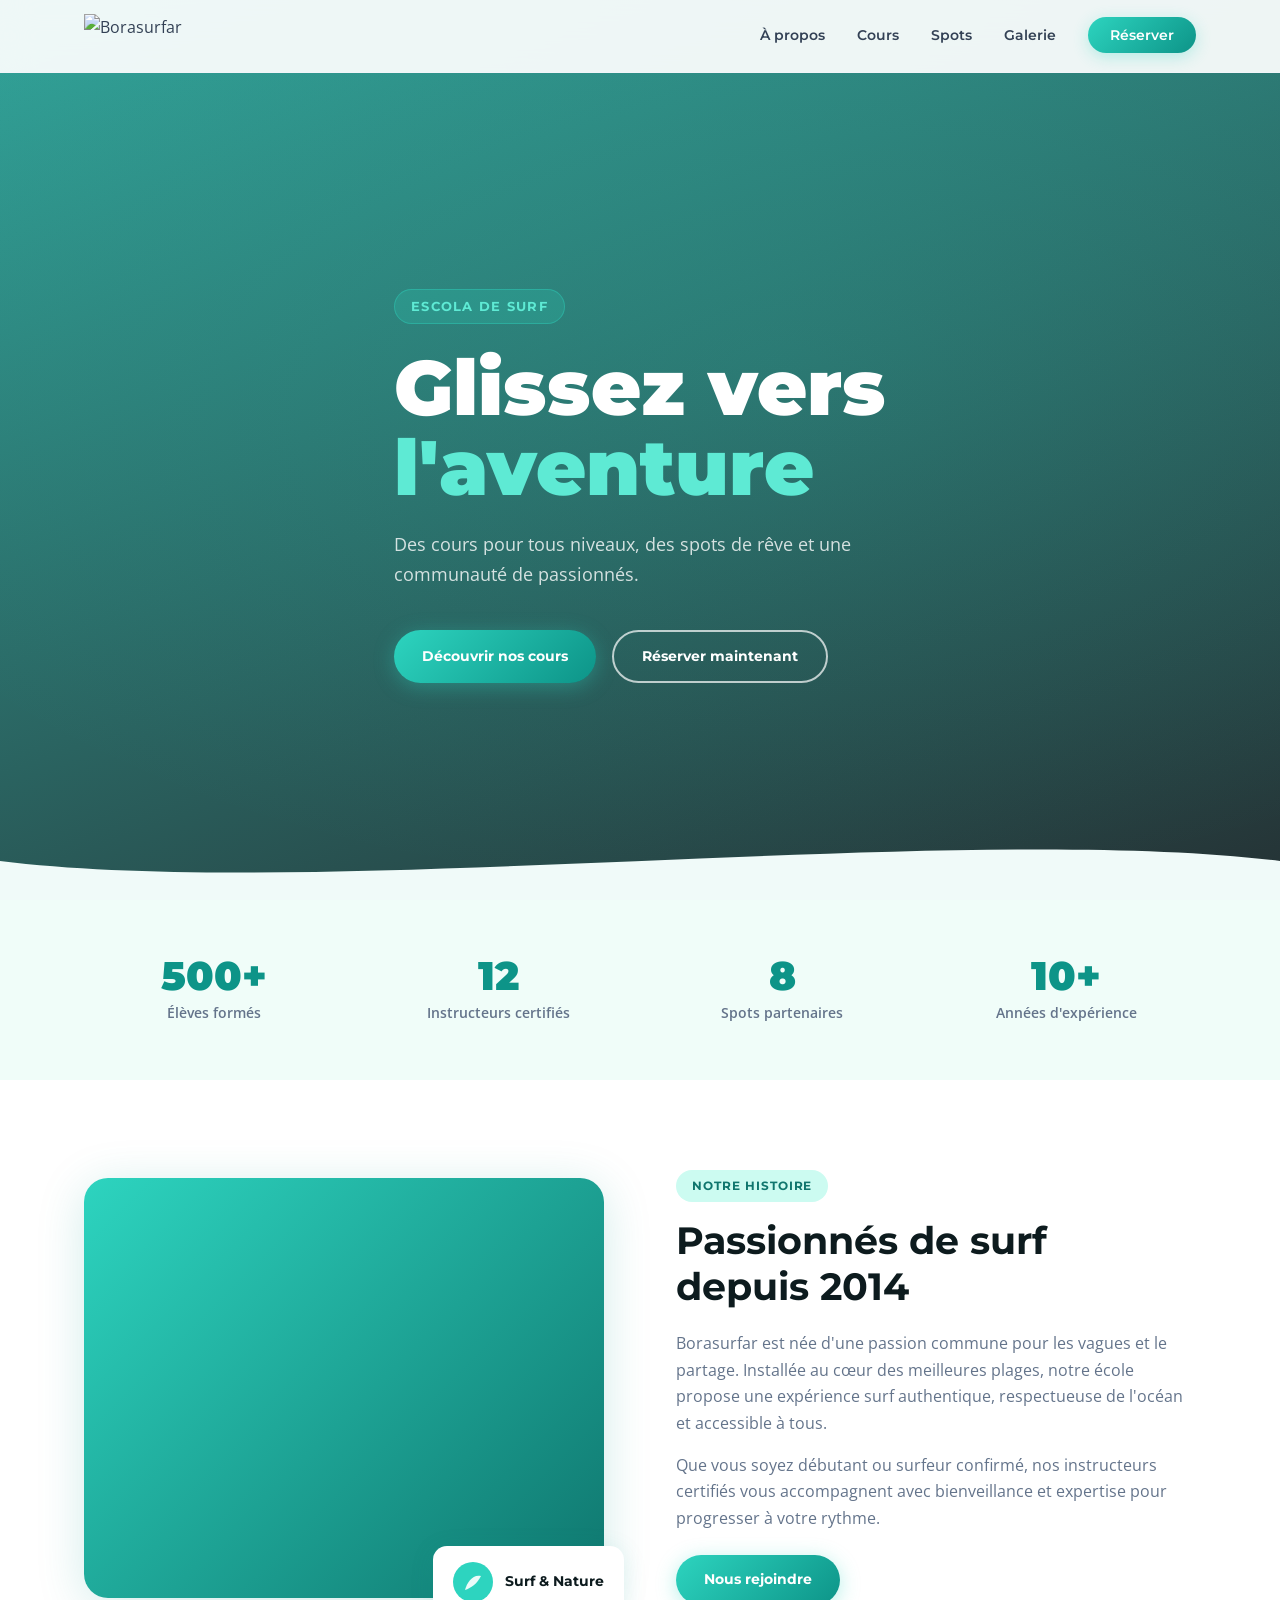
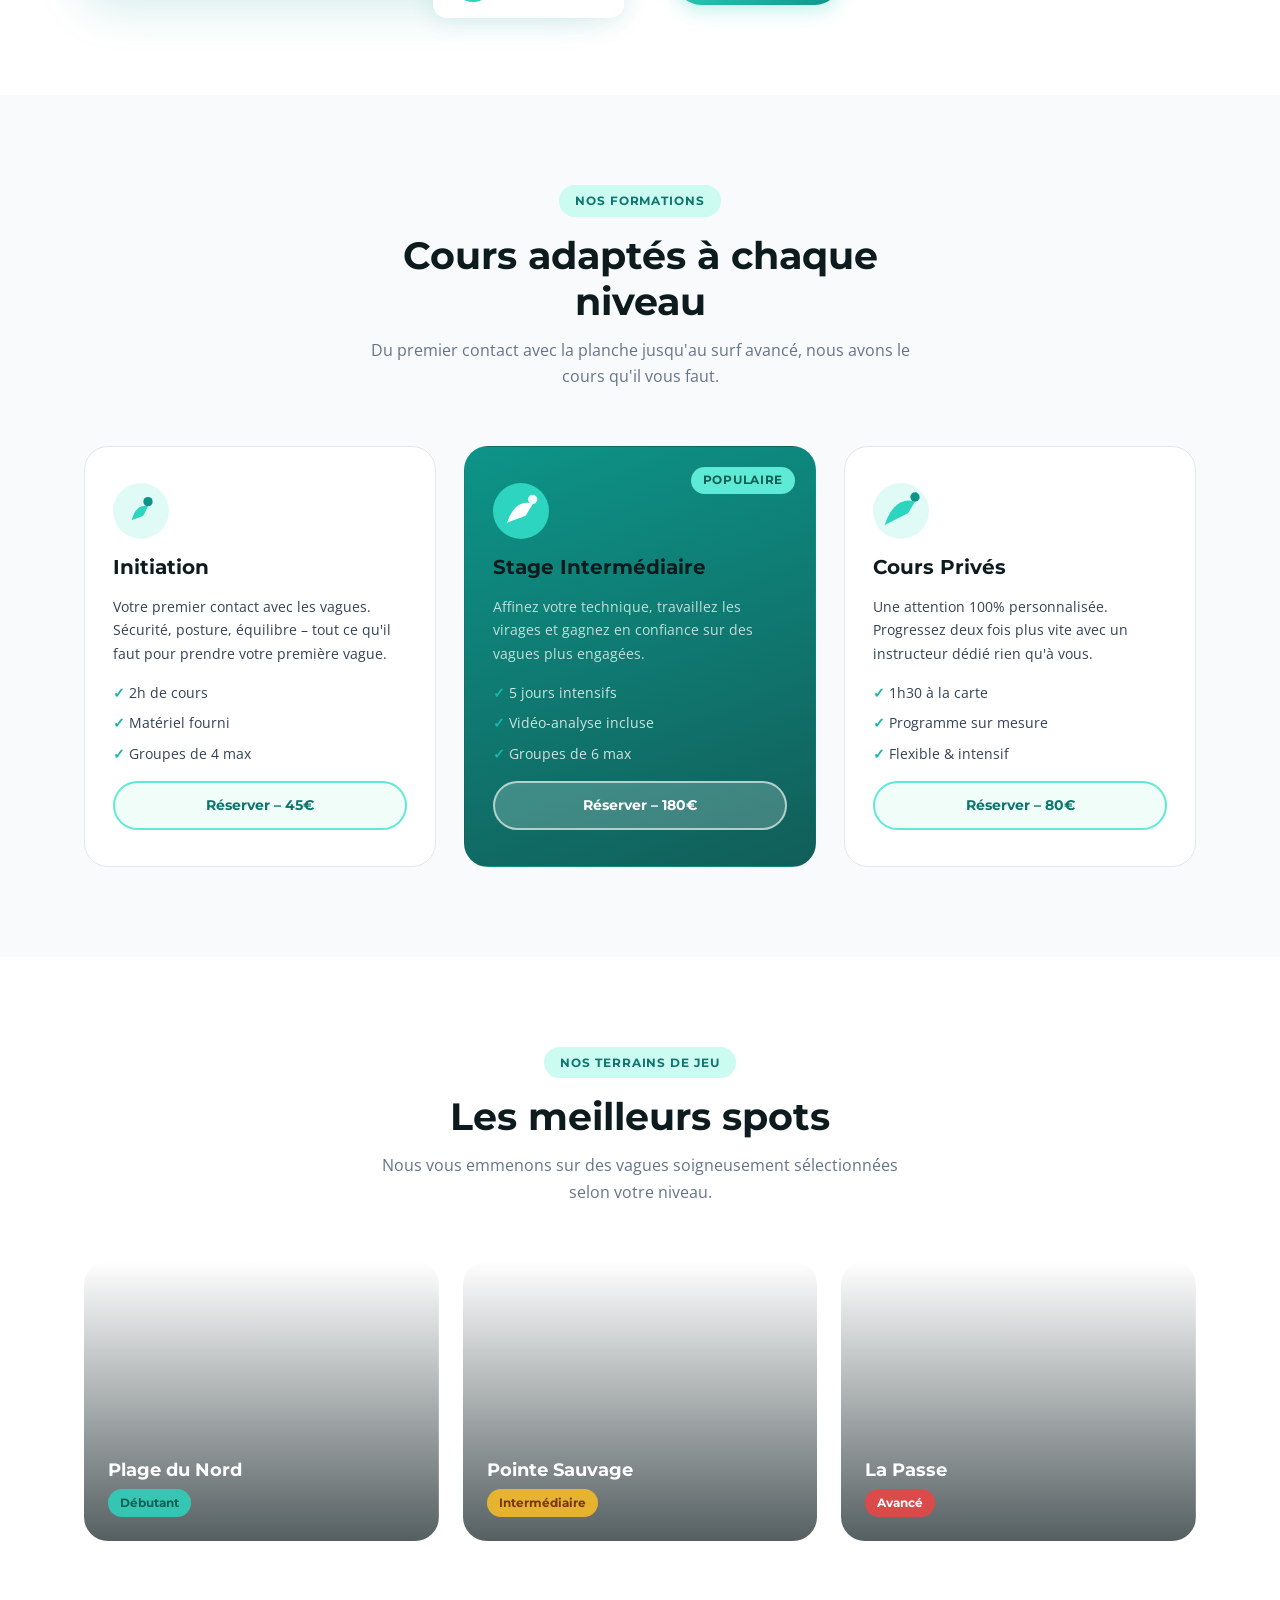
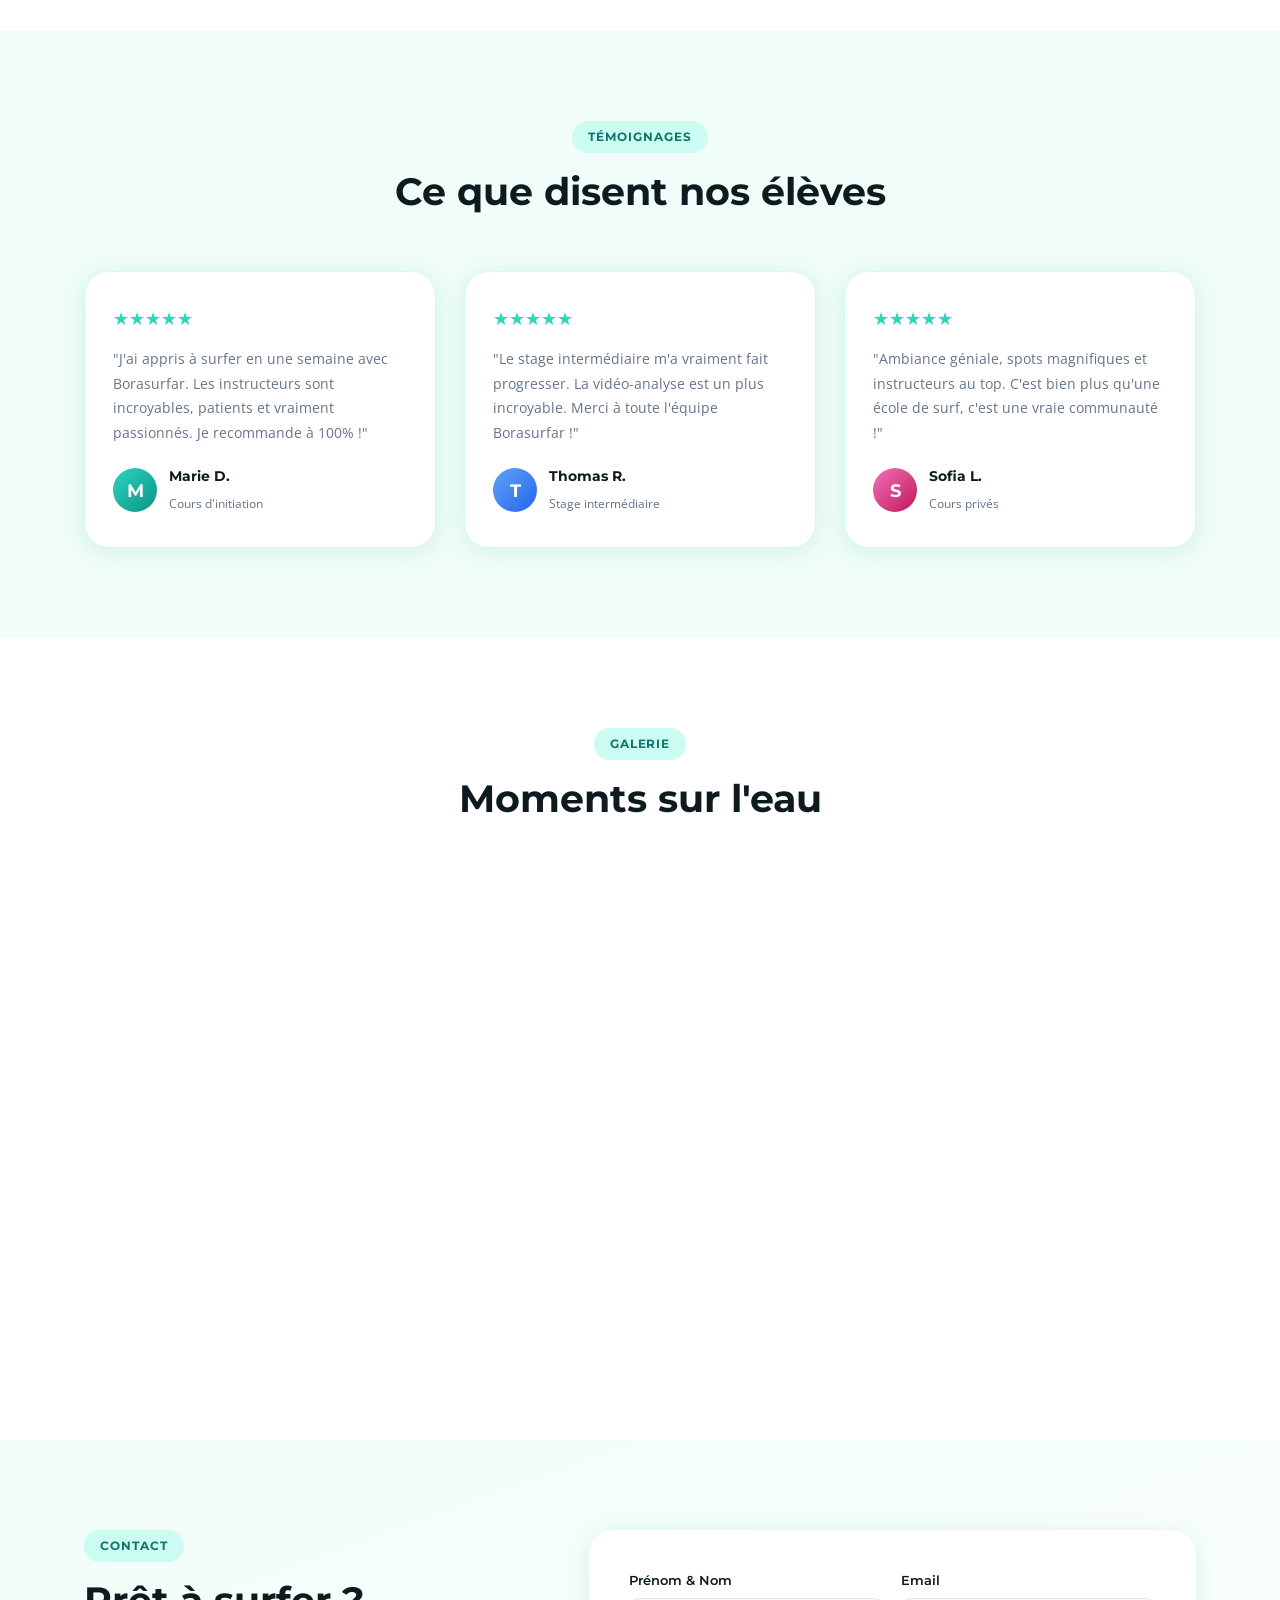
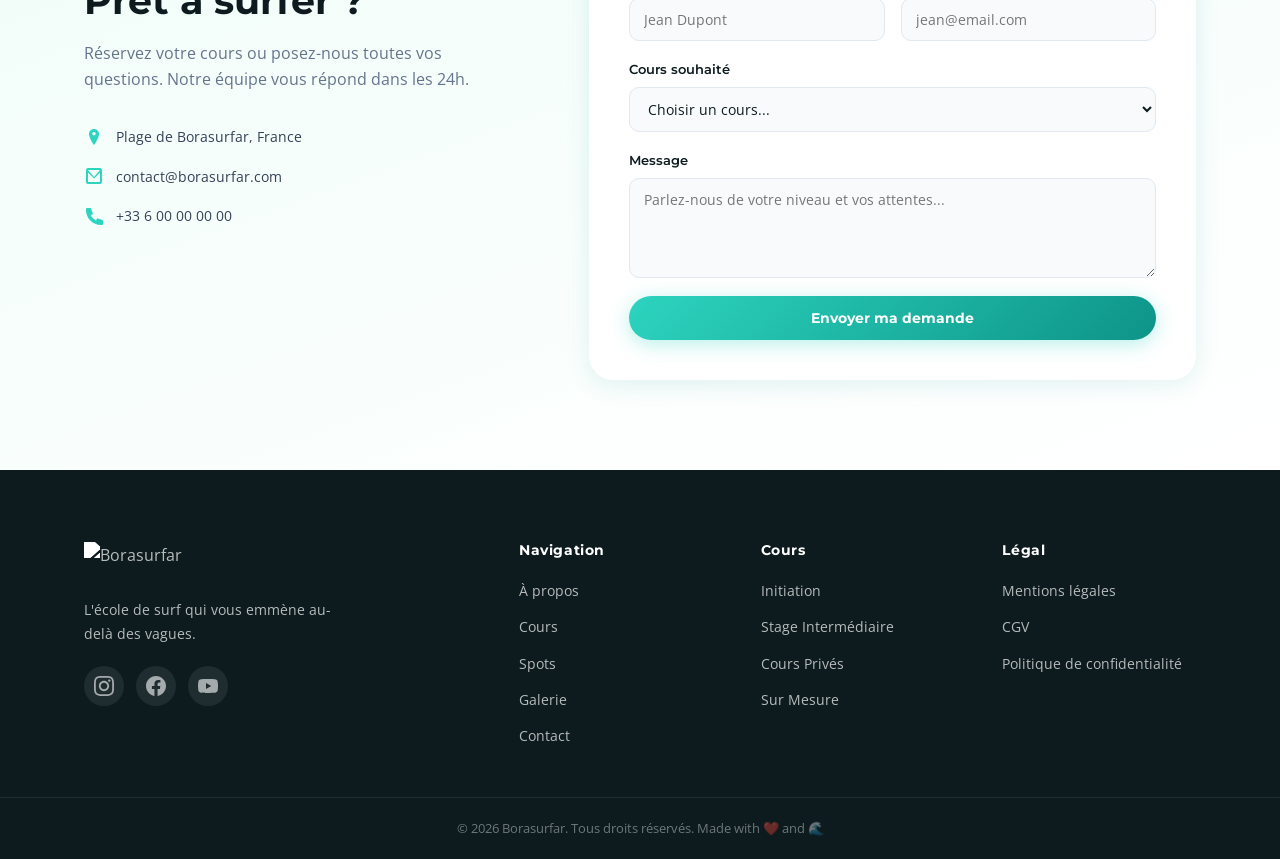
==== index.html @ 93769330 "Create Borasurfar surf school website Full responsive website with hero, services, spots, testimonia" ====
<!DOCTYPE html>
<html lang="fr">
<head>
  <meta charset="UTF-8" />
  <meta name="viewport" content="width=device-width, initial-scale=1.0" />
  <title>Borasurfar – Glissez vers l'aventure</title>
  <link rel="stylesheet" href="style.css" />
  <link href="https://fonts.googleapis.com/css2?family=Montserrat:wght@400;600;700;900&family=Open+Sans:wght@400;600&display=swap" rel="stylesheet" />
</head>
<body>

  <!-- ===== HEADER / NAV ===== -->
  <header class="header" id="top">
    <nav class="nav container">
      <a href="#top" class="logo">
        <img src="logo.png" alt="Borasurfar" class="logo-img" />
      </a>
      <ul class="nav-links">
        <li><a href="#about">À propos</a></li>
        <li><a href="#services">Cours</a></li>
        <li><a href="#spots">Spots</a></li>
        <li><a href="#gallery">Galerie</a></li>
        <li><a href="#contact" class="btn-nav">Réserver</a></li>
      </ul>
      <button class="hamburger" aria-label="Menu" id="hamburger">
        <span></span><span></span><span></span>
      </button>
    </nav>
  </header>

  <!-- ===== HERO ===== -->
  <section class="hero">
    <div class="hero-overlay"></div>
    <div class="hero-content container">
      <span class="hero-badge">Escola de Surf</span>
      <h1 class="hero-title">Glissez vers<br /><span>l'aventure</span></h1>
      <p class="hero-sub">Des cours pour tous niveaux, des spots de rêve et une communauté de passionnés.</p>
      <div class="hero-cta">
        <a href="#services" class="btn btn-primary">Découvrir nos cours</a>
        <a href="#contact" class="btn btn-outline">Réserver maintenant</a>
      </div>
    </div>
    <div class="wave-bottom">
      <svg viewBox="0 0 1440 80" preserveAspectRatio="none" xmlns="http://www.w3.org/2000/svg">
        <path d="M0,40 C360,80 1080,0 1440,40 L1440,80 L0,80 Z" fill="#f0faf9"/>
      </svg>
    </div>
  </section>

  <!-- ===== STATS ===== -->
  <section class="stats">
    <div class="container stats-grid">
      <div class="stat-item">
        <span class="stat-number">500+</span>
        <span class="stat-label">Élèves formés</span>
      </div>
      <div class="stat-item">
        <span class="stat-number">12</span>
        <span class="stat-label">Instructeurs certifiés</span>
      </div>
      <div class="stat-item">
        <span class="stat-number">8</span>
        <span class="stat-label">Spots partenaires</span>
      </div>
      <div class="stat-item">
        <span class="stat-number">10+</span>
        <span class="stat-label">Années d'expérience</span>
      </div>
    </div>
  </section>

  <!-- ===== ABOUT ===== -->
  <section class="about section" id="about">
    <div class="container about-grid">
      <div class="about-visual">
        <div class="about-img-wrap">
          <div class="about-shape"></div>
          <div class="about-badge-float">
            <svg width="40" height="40" viewBox="0 0 40 40" fill="none"><circle cx="20" cy="20" r="20" fill="#2dd4bf"/><path d="M12 28 C14 20 20 12 28 14 C24 22 18 26 12 28Z" fill="white" opacity="0.9"/></svg>
            <span>Surf & Nature</span>
          </div>
        </div>
      </div>
      <div class="about-text">
        <span class="section-tag">Notre histoire</span>
        <h2>Passionnés de surf<br />depuis 2014</h2>
        <p>Borasurfar est née d'une passion commune pour les vagues et le partage. Installée au cœur des meilleures plages, notre école propose une expérience surf authentique, respectueuse de l'océan et accessible à tous.</p>
        <p>Que vous soyez débutant ou surfeur confirmé, nos instructeurs certifiés vous accompagnent avec bienveillance et expertise pour progresser à votre rythme.</p>
        <a href="#contact" class="btn btn-primary">Nous rejoindre</a>
      </div>
    </div>
  </section>

  <!-- ===== SERVICES ===== -->
  <section class="services section" id="services">
    <div class="container">
      <div class="section-header">
        <span class="section-tag">Nos formations</span>
        <h2>Cours adaptés à chaque niveau</h2>
        <p>Du premier contact avec la planche jusqu'au surf avancé, nous avons le cours qu'il vous faut.</p>
      </div>
      <div class="services-grid">
        <div class="service-card">
          <div class="service-icon">
            <svg viewBox="0 0 48 48" fill="none" xmlns="http://www.w3.org/2000/svg">
              <circle cx="24" cy="24" r="24" fill="#e0faf6"/>
              <path d="M16 32 C18 24 22 18 30 20 L26 28 L16 32Z" fill="#2dd4bf"/>
              <circle cx="30" cy="16" r="4" fill="#0d9488"/>
            </svg>
          </div>
          <h3>Initiation</h3>
          <p>Votre premier contact avec les vagues. Sécurité, posture, équilibre – tout ce qu'il faut pour prendre votre première vague.</p>
          <ul>
            <li>2h de cours</li>
            <li>Matériel fourni</li>
            <li>Groupes de 4 max</li>
          </ul>
          <a href="#contact" class="btn btn-card">Réserver – 45€</a>
        </div>
        <div class="service-card service-card--featured">
          <div class="service-badge">Populaire</div>
          <div class="service-icon">
            <svg viewBox="0 0 48 48" fill="none" xmlns="http://www.w3.org/2000/svg">
              <circle cx="24" cy="24" r="24" fill="#2dd4bf"/>
              <path d="M12 34 C16 22 24 14 34 18 L28 28 L12 34Z" fill="white"/>
              <circle cx="34" cy="14" r="4" fill="white" opacity="0.9"/>
            </svg>
          </div>
          <h3>Stage Intermédiaire</h3>
          <p>Affinez votre technique, travaillez les virages et gagnez en confiance sur des vagues plus engagées.</p>
          <ul>
            <li>5 jours intensifs</li>
            <li>Vidéo-analyse incluse</li>
            <li>Groupes de 6 max</li>
          </ul>
          <a href="#contact" class="btn btn-card btn-card--white">Réserver – 180€</a>
        </div>
        <div class="service-card">
          <div class="service-icon">
            <svg viewBox="0 0 48 48" fill="none" xmlns="http://www.w3.org/2000/svg">
              <circle cx="24" cy="24" r="24" fill="#e0faf6"/>
              <path d="M10 36 C15 20 25 12 36 16 L30 26 L10 36Z" fill="#2dd4bf"/>
              <circle cx="36" cy="12" r="4" fill="#0d9488"/>
            </svg>
          </div>
          <h3>Cours Privés</h3>
          <p>Une attention 100% personnalisée. Progressez deux fois plus vite avec un instructeur dédié rien qu'à vous.</p>
          <ul>
            <li>1h30 à la carte</li>
            <li>Programme sur mesure</li>
            <li>Flexible & intensif</li>
          </ul>
          <a href="#contact" class="btn btn-card">Réserver – 80€</a>
        </div>
      </div>
    </div>
  </section>

  <!-- ===== SPOTS ===== -->
  <section class="spots section" id="spots">
    <div class="container">
      <div class="section-header">
        <span class="section-tag">Nos terrains de jeu</span>
        <h2>Les meilleurs spots</h2>
        <p>Nous vous emmenons sur des vagues soigneusement sélectionnées selon votre niveau.</p>
      </div>
      <div class="spots-grid">
        <div class="spot-card spot-card--1">
          <div class="spot-overlay">
            <h3>Plage du Nord</h3>
            <span class="spot-level spot-level--beginner">Débutant</span>
          </div>
        </div>
        <div class="spot-card spot-card--2">
          <div class="spot-overlay">
            <h3>Pointe Sauvage</h3>
            <span class="spot-level spot-level--inter">Intermédiaire</span>
          </div>
        </div>
        <div class="spot-card spot-card--3">
          <div class="spot-overlay">
            <h3>La Passe</h3>
            <span class="spot-level spot-level--advanced">Avancé</span>
          </div>
        </div>
      </div>
    </div>
  </section>

  <!-- ===== TESTIMONIALS ===== -->
  <section class="testimonials section">
    <div class="container">
      <div class="section-header">
        <span class="section-tag">Témoignages</span>
        <h2>Ce que disent nos élèves</h2>
      </div>
      <div class="testimonials-grid">
        <div class="testimonial-card">
          <div class="stars">★★★★★</div>
          <p>"J'ai appris à surfer en une semaine avec Borasurfar. Les instructeurs sont incroyables, patients et vraiment passionnés. Je recommande à 100% !"</p>
          <div class="testimonial-author">
            <div class="author-avatar author-avatar--1">M</div>
            <div>
              <strong>Marie D.</strong>
              <span>Cours d'initiation</span>
            </div>
          </div>
        </div>
        <div class="testimonial-card">
          <div class="stars">★★★★★</div>
          <p>"Le stage intermédiaire m'a vraiment fait progresser. La vidéo-analyse est un plus incroyable. Merci à toute l'équipe Borasurfar !"</p>
          <div class="testimonial-author">
            <div class="author-avatar author-avatar--2">T</div>
            <div>
              <strong>Thomas R.</strong>
              <span>Stage intermédiaire</span>
            </div>
          </div>
        </div>
        <div class="testimonial-card">
          <div class="stars">★★★★★</div>
          <p>"Ambiance géniale, spots magnifiques et instructeurs au top. C'est bien plus qu'une école de surf, c'est une vraie communauté !"</p>
          <div class="testimonial-author">
            <div class="author-avatar author-avatar--3">S</div>
            <div>
              <strong>Sofia L.</strong>
              <span>Cours privés</span>
            </div>
          </div>
        </div>
      </div>
    </div>
  </section>

  <!-- ===== GALLERY ===== -->
  <section class="gallery section" id="gallery">
    <div class="container">
      <div class="section-header">
        <span class="section-tag">Galerie</span>
        <h2>Moments sur l'eau</h2>
      </div>
      <div class="gallery-grid">
        <div class="gallery-item gallery-item--1"></div>
        <div class="gallery-item gallery-item--2"></div>
        <div class="gallery-item gallery-item--3"></div>
        <div class="gallery-item gallery-item--4"></div>
        <div class="gallery-item gallery-item--5"></div>
        <div class="gallery-item gallery-item--6"></div>
      </div>
    </div>
  </section>

  <!-- ===== CONTACT ===== -->
  <section class="contact section" id="contact">
    <div class="container contact-grid">
      <div class="contact-info">
        <span class="section-tag">Contact</span>
        <h2>Prêt à surfer ?</h2>
        <p>Réservez votre cours ou posez-nous toutes vos questions. Notre équipe vous répond dans les 24h.</p>
        <ul class="contact-details">
          <li>
            <svg width="20" height="20" viewBox="0 0 20 20" fill="none"><path d="M10 2C7.24 2 5 4.24 5 7c0 4.25 5 11 5 11s5-6.75 5-11c0-2.76-2.24-5-5-5zm0 6.5A1.5 1.5 0 1 1 10 5a1.5 1.5 0 0 1 0 3.5z" fill="#2dd4bf"/></svg>
            <span>Plage de Borasurfar, France</span>
          </li>
          <li>
            <svg width="20" height="20" viewBox="0 0 20 20" fill="none"><path d="M2 4a2 2 0 0 1 2-2h12a2 2 0 0 1 2 2v12a2 2 0 0 1-2 2H4a2 2 0 0 1-2-2V4zm2 0v.01L10 11 16 4H4zm0 2.41V16h12V6.41l-6 5.99-6-5.99z" fill="#2dd4bf"/></svg>
            <span>contact@borasurfar.com</span>
          </li>
          <li>
            <svg width="20" height="20" viewBox="0 0 20 20" fill="none"><path d="M2 3a1 1 0 0 1 1-1h3.28a1 1 0 0 1 .948.684l1.498 4.493a1 1 0 0 1-.502 1.21l-1.518.76a11.025 11.025 0 0 0 5.28 5.28l.76-1.518a1 1 0 0 1 1.21-.502l4.493 1.498A1 1 0 0 1 19 15v3a1 1 0 0 1-1 1h-1C8.716 19 2 12.284 2 4V3z" fill="#2dd4bf"/></svg>
            <span>+33 6 00 00 00 00</span>
          </li>
        </ul>
      </div>
      <form class="contact-form" onsubmit="handleSubmit(event)">
        <div class="form-row">
          <div class="form-group">
            <label for="name">Prénom & Nom</label>
            <input type="text" id="name" name="name" placeholder="Jean Dupont" required />
          </div>
          <div class="form-group">
            <label for="email">Email</label>
            <input type="email" id="email" name="email" placeholder="jean@email.com" required />
          </div>
        </div>
        <div class="form-group">
          <label for="cours">Cours souhaité</label>
          <select id="cours" name="cours">
            <option value="">Choisir un cours...</option>
            <option value="initiation">Initiation – 45€</option>
            <option value="stage">Stage Intermédiaire – 180€</option>
            <option value="prive">Cours Privé – 80€</option>
          </select>
        </div>
        <div class="form-group">
          <label for="message">Message</label>
          <textarea id="message" name="message" rows="4" placeholder="Parlez-nous de votre niveau et vos attentes..."></textarea>
        </div>
        <button type="submit" class="btn btn-primary btn-full">Envoyer ma demande</button>
        <div class="form-success" id="form-success">Message envoyé ! Nous vous répondons sous 24h.</div>
      </form>
    </div>
  </section>

  <!-- ===== FOOTER ===== -->
  <footer class="footer">
    <div class="container footer-grid">
      <div class="footer-brand">
        <img src="logo.png" alt="Borasurfar" class="footer-logo" />
        <p>L'école de surf qui vous emmène au-delà des vagues.</p>
        <div class="social-links">
          <a href="#" aria-label="Instagram" class="social-link">
            <svg width="20" height="20" viewBox="0 0 24 24" fill="currentColor"><path d="M12 2.163c3.204 0 3.584.012 4.85.07 3.252.148 4.771 1.691 4.919 4.919.058 1.265.069 1.645.069 4.849 0 3.205-.012 3.584-.069 4.849-.149 3.225-1.664 4.771-4.919 4.919-1.266.058-1.644.07-4.85.07-3.204 0-3.584-.012-4.849-.07-3.26-.149-4.771-1.699-4.919-4.92-.058-1.265-.07-1.644-.07-4.849 0-3.204.013-3.583.07-4.849.149-3.227 1.664-4.771 4.919-4.919 1.266-.057 1.645-.069 4.849-.069zm0-2.163c-3.259 0-3.667.014-4.947.072-4.358.2-6.78 2.618-6.98 6.98-.059 1.281-.073 1.689-.073 4.948 0 3.259.014 3.668.072 4.948.2 4.358 2.618 6.78 6.98 6.98 1.281.058 1.689.072 4.948.072 3.259 0 3.668-.014 4.948-.072 4.354-.2 6.782-2.618 6.979-6.98.059-1.28.073-1.689.073-4.948 0-3.259-.014-3.667-.072-4.947-.196-4.354-2.617-6.78-6.979-6.98-1.281-.059-1.69-.073-4.949-.073zm0 5.838c-3.403 0-6.162 2.759-6.162 6.162s2.759 6.163 6.162 6.163 6.162-2.759 6.162-6.163c0-3.403-2.759-6.162-6.162-6.162zm0 10.162c-2.209 0-4-1.79-4-4 0-2.209 1.791-4 4-4s4 1.791 4 4c0 2.21-1.791 4-4 4zm6.406-11.845c-.796 0-1.441.645-1.441 1.44s.645 1.44 1.441 1.44c.795 0 1.439-.645 1.439-1.44s-.644-1.44-1.439-1.44z"/></svg>
          </a>
          <a href="#" aria-label="Facebook" class="social-link">
            <svg width="20" height="20" viewBox="0 0 24 24" fill="currentColor"><path d="M24 12.073c0-6.627-5.373-12-12-12s-12 5.373-12 12c0 5.99 4.388 10.954 10.125 11.854v-8.385H7.078v-3.47h3.047V9.43c0-3.007 1.792-4.669 4.533-4.669 1.312 0 2.686.235 2.686.235v2.953H15.83c-1.491 0-1.956.925-1.956 1.874v2.25h3.328l-.532 3.47h-2.796v8.385C19.612 23.027 24 18.062 24 12.073z"/></svg>
          </a>
          <a href="#" aria-label="YouTube" class="social-link">
            <svg width="20" height="20" viewBox="0 0 24 24" fill="currentColor"><path d="M23.495 6.205a3.007 3.007 0 0 0-2.088-2.088c-1.87-.501-9.396-.501-9.396-.501s-7.507-.01-9.396.501A3.007 3.007 0 0 0 .527 6.205a31.247 31.247 0 0 0-.522 5.805 31.247 31.247 0 0 0 .522 5.783 3.007 3.007 0 0 0 2.088 2.088c1.868.502 9.396.502 9.396.502s7.506 0 9.396-.502a3.007 3.007 0 0 0 2.088-2.088 31.247 31.247 0 0 0 .5-5.783 31.247 31.247 0 0 0-.5-5.805zM9.609 15.601V8.408l6.264 3.602z"/></svg>
          </a>
        </div>
      </div>
      <div class="footer-links">
        <h4>Navigation</h4>
        <ul>
          <li><a href="#about">À propos</a></li>
          <li><a href="#services">Cours</a></li>
          <li><a href="#spots">Spots</a></li>
          <li><a href="#gallery">Galerie</a></li>
          <li><a href="#contact">Contact</a></li>
        </ul>
      </div>
      <div class="footer-links">
        <h4>Cours</h4>
        <ul>
          <li><a href="#services">Initiation</a></li>
          <li><a href="#services">Stage Intermédiaire</a></li>
          <li><a href="#services">Cours Privés</a></li>
          <li><a href="#contact">Sur Mesure</a></li>
        </ul>
      </div>
      <div class="footer-links">
        <h4>Légal</h4>
        <ul>
          <li><a href="#">Mentions légales</a></li>
          <li><a href="#">CGV</a></li>
          <li><a href="#">Politique de confidentialité</a></li>
        </ul>
      </div>
    </div>
    <div class="footer-bottom">
      <div class="container">
        <p>© 2026 Borasurfar. Tous droits réservés. Made with ❤️ and 🌊</p>
      </div>
    </div>
  </footer>

  <script src="script.js"></script>
</body>
</html>
---- style.css ----
/* ===== RESET & BASE ===== */
*, *::before, *::after { box-sizing: border-box; margin: 0; padding: 0; }

:root {
  --teal-50:  #f0fdf9;
  --teal-100: #ccfbf1;
  --teal-300: #5eead4;
  --teal-400: #2dd4bf;
  --teal-500: #14b8a6;
  --teal-600: #0d9488;
  --teal-700: #0f766e;
  --teal-800: #115e59;
  --dark:     #0d1b1e;
  --dark-2:   #1a2e32;
  --gray-50:  #f8fafc;
  --gray-100: #f1f5f9;
  --gray-200: #e2e8f0;
  --gray-500: #64748b;
  --gray-700: #334155;
  --white:    #ffffff;
  --shadow:   0 4px 24px rgba(13,148,136,.12);
  --shadow-lg:0 8px 48px rgba(13,148,136,.18);
  --radius:   14px;
  --radius-lg:24px;
  --font-head:'Montserrat', sans-serif;
  --font-body:'Open Sans', sans-serif;
  --transition: .25s ease;
}

html { scroll-behavior: smooth; }

body {
  font-family: var(--font-body);
  color: var(--gray-700);
  background: var(--white);
  line-height: 1.65;
  overflow-x: hidden;
}

.container {
  max-width: 1160px;
  margin-inline: auto;
  padding-inline: 24px;
}

a { text-decoration: none; color: inherit; }
ul { list-style: none; }
img { max-width: 100%; display: block; }

/* ===== BUTTONS ===== */
.btn {
  display: inline-flex;
  align-items: center;
  gap: 8px;
  padding: 13px 28px;
  border-radius: 50px;
  font-family: var(--font-head);
  font-weight: 700;
  font-size: .9rem;
  transition: transform var(--transition), box-shadow var(--transition), background var(--transition);
  cursor: pointer;
  border: none;
}
.btn:hover { transform: translateY(-2px); }

.btn-primary {
  background: linear-gradient(135deg, var(--teal-400), var(--teal-600));
  color: var(--white);
  box-shadow: 0 4px 20px rgba(45,212,191,.35);
}
.btn-primary:hover { box-shadow: 0 8px 32px rgba(45,212,191,.5); }

.btn-outline {
  background: transparent;
  color: var(--white);
  border: 2px solid rgba(255,255,255,.7);
}
.btn-outline:hover { background: rgba(255,255,255,.1); }

.btn-full { width: 100%; justify-content: center; }

.btn-card {
  background: var(--teal-50);
  color: var(--teal-700);
  border: 2px solid var(--teal-300);
  padding: 11px 24px;
  font-size: .85rem;
  width: 100%;
  justify-content: center;
  margin-top: auto;
}
.btn-card:hover { background: var(--teal-100); }
.btn-card--white {
  background: rgba(255,255,255,.2);
  border-color: rgba(255,255,255,.6);
  color: var(--white);
}
.btn-card--white:hover { background: rgba(255,255,255,.3); }

/* ===== SECTION HELPERS ===== */
.section { padding: 90px 0; }

.section-tag {
  display: inline-block;
  background: var(--teal-100);
  color: var(--teal-700);
  font-family: var(--font-head);
  font-weight: 700;
  font-size: .75rem;
  letter-spacing: .08em;
  text-transform: uppercase;
  padding: 6px 16px;
  border-radius: 50px;
  margin-bottom: 16px;
}

.section-header {
  text-align: center;
  max-width: 560px;
  margin: 0 auto 56px;
}
.section-header p { color: var(--gray-500); margin-top: 12px; }

h1, h2, h3, h4 { font-family: var(--font-head); line-height: 1.2; }
h2 { font-size: clamp(1.8rem, 3vw, 2.5rem); color: var(--dark); }

/* ===== HEADER / NAV ===== */
.header {
  position: fixed;
  top: 0; left: 0; right: 0;
  z-index: 100;
  background: rgba(255,255,255,.92);
  backdrop-filter: blur(16px);
  border-bottom: 1px solid var(--gray-100);
  transition: box-shadow var(--transition);
}
.header.scrolled { box-shadow: 0 2px 24px rgba(0,0,0,.08); }

.nav {
  display: flex;
  align-items: center;
  justify-content: space-between;
  height: 72px;
}

.logo { display: flex; align-items: center; }
.logo-img {
  height: 44px;
  width: auto;
  object-fit: contain;
}

.nav-links {
  display: flex;
  align-items: center;
  gap: 32px;
  font-family: var(--font-head);
  font-weight: 600;
  font-size: .88rem;
}
.nav-links a { color: var(--gray-700); transition: color var(--transition); }
.nav-links a:hover { color: var(--teal-500); }

.btn-nav {
  background: linear-gradient(135deg, var(--teal-400), var(--teal-600));
  color: var(--white) !important;
  padding: 9px 22px;
  border-radius: 50px;
  box-shadow: 0 4px 16px rgba(45,212,191,.3);
  transition: box-shadow var(--transition), transform var(--transition) !important;
}
.btn-nav:hover { box-shadow: 0 6px 24px rgba(45,212,191,.45); transform: translateY(-1px); }

.hamburger {
  display: none;
  flex-direction: column;
  gap: 5px;
  background: none;
  border: none;
  cursor: pointer;
  padding: 8px;
}
.hamburger span {
  display: block;
  width: 24px;
  height: 2px;
  background: var(--dark);
  border-radius: 2px;
  transition: var(--transition);
}

/* ===== HERO ===== */
.hero {
  position: relative;
  min-height: 100vh;
  display: flex;
  align-items: center;
  background:
    linear-gradient(160deg, rgba(13,148,136,.85) 0%, rgba(13,27,30,.9) 100%),
    url('https://images.unsplash.com/photo-1502680390469-be75c86b636f?w=1600&q=80') center/cover no-repeat;
  padding-top: 72px;
  overflow: hidden;
}

.hero::before {
  content: '';
  position: absolute;
  inset: 0;
  background: radial-gradient(ellipse 80% 60% at 60% 40%, rgba(45,212,191,.12), transparent);
}

.hero-content {
  position: relative;
  z-index: 2;
  max-width: 680px;
  padding-block: 80px;
}

.hero-badge {
  display: inline-block;
  background: rgba(45,212,191,.2);
  border: 1px solid rgba(45,212,191,.4);
  color: var(--teal-300);
  font-family: var(--font-head);
  font-weight: 700;
  font-size: .8rem;
  letter-spacing: .1em;
  text-transform: uppercase;
  padding: 6px 16px;
  border-radius: 50px;
  margin-bottom: 24px;
}

.hero-title {
  font-size: clamp(3rem, 6vw, 5rem);
  color: var(--white);
  font-weight: 900;
  line-height: 1.05;
  margin-bottom: 20px;
}
.hero-title span { color: var(--teal-300); }

.hero-sub {
  font-size: 1.15rem;
  color: rgba(255,255,255,.8);
  margin-bottom: 40px;
  max-width: 480px;
}

.hero-cta { display: flex; gap: 16px; flex-wrap: wrap; }

.wave-bottom {
  position: absolute;
  bottom: -1px; left: 0; right: 0;
  z-index: 3;
}
.wave-bottom svg { width: 100%; height: 80px; display: block; }

/* ===== STATS ===== */
.stats {
  background: var(--teal-50);
  padding: 56px 0;
}
.stats-grid {
  display: grid;
  grid-template-columns: repeat(4, 1fr);
  gap: 24px;
  text-align: center;
}
.stat-item {}
.stat-number {
  display: block;
  font-family: var(--font-head);
  font-size: 2.5rem;
  font-weight: 900;
  color: var(--teal-600);
  line-height: 1;
}
.stat-label {
  display: block;
  font-size: .85rem;
  color: var(--gray-500);
  margin-top: 6px;
  font-weight: 600;
}

/* ===== ABOUT ===== */
.about { background: var(--white); }
.about-grid {
  display: grid;
  grid-template-columns: 1fr 1fr;
  gap: 72px;
  align-items: center;
}
.about-visual { position: relative; }
.about-img-wrap {
  position: relative;
  height: 420px;
}
.about-shape {
  position: absolute;
  inset: 0;
  border-radius: var(--radius-lg);
  background: linear-gradient(135deg, var(--teal-400), var(--teal-700));
  background-image:
    linear-gradient(160deg, rgba(13,148,136,.7) 0%, rgba(13,27,30,.8) 100%),
    url('https://images.unsplash.com/photo-1531722569936-825d3dd91b15?w=800&q=80') center/cover no-repeat;
  box-shadow: var(--shadow-lg);
}
.about-badge-float {
  position: absolute;
  bottom: -20px;
  right: -20px;
  background: var(--white);
  border-radius: var(--radius);
  padding: 16px 20px;
  display: flex;
  align-items: center;
  gap: 12px;
  box-shadow: var(--shadow);
  font-family: var(--font-head);
  font-weight: 700;
  font-size: .85rem;
  color: var(--dark);
}
.about-text { }
.about-text h2 { margin-bottom: 20px; }
.about-text p { color: var(--gray-500); margin-bottom: 16px; }
.about-text .btn { margin-top: 8px; }

/* ===== SERVICES ===== */
.services { background: var(--gray-50); }
.services-grid {
  display: grid;
  grid-template-columns: repeat(3, 1fr);
  gap: 28px;
}
.service-card {
  background: var(--white);
  border-radius: var(--radius-lg);
  padding: 36px 28px;
  display: flex;
  flex-direction: column;
  gap: 16px;
  border: 1px solid var(--gray-200);
  transition: box-shadow var(--transition), transform var(--transition);
  position: relative;
  overflow: hidden;
}
.service-card:hover { box-shadow: var(--shadow-lg); transform: translateY(-4px); }
.service-card--featured {
  background: linear-gradient(160deg, var(--teal-600), var(--teal-800));
  border-color: transparent;
  color: rgba(255,255,255,.9);
}
.service-card--featured h3 { color: var(--white); }
.service-card--featured p { color: rgba(255,255,255,.75); }
.service-card--featured ul li { color: rgba(255,255,255,.8); }
.service-card--featured ul li::before { color: var(--teal-300); }

.service-badge {
  position: absolute;
  top: 20px; right: 20px;
  background: var(--teal-300);
  color: var(--teal-800);
  font-family: var(--font-head);
  font-weight: 700;
  font-size: .72rem;
  letter-spacing: .06em;
  text-transform: uppercase;
  padding: 4px 12px;
  border-radius: 50px;
}

.service-icon { width: 56px; height: 56px; }
.service-icon svg { width: 100%; height: 100%; }

.service-card h3 { font-size: 1.25rem; color: var(--dark); }
.service-card p { font-size: .9rem; flex: 1; }

.service-card ul {
  display: flex;
  flex-direction: column;
  gap: 8px;
  font-size: .85rem;
}
.service-card ul li::before {
  content: '✓  ';
  color: var(--teal-500);
  font-weight: 700;
}

/* ===== SPOTS ===== */
.spots { background: var(--white); }
.spots-grid {
  display: grid;
  grid-template-columns: repeat(3, 1fr);
  gap: 24px;
}
.spot-card {
  height: 280px;
  border-radius: var(--radius-lg);
  overflow: hidden;
  position: relative;
  background-size: cover;
  background-position: center;
  transition: transform var(--transition);
}
.spot-card:hover { transform: scale(1.02); }

.spot-card--1 {
  background-image:
    linear-gradient(to top, rgba(13,27,30,.7), transparent),
    url('https://images.unsplash.com/photo-1455264745730-cb3b76250c18?w=700&q=80');
}
.spot-card--2 {
  background-image:
    linear-gradient(to top, rgba(13,27,30,.7), transparent),
    url('https://images.unsplash.com/photo-1507525428034-b723cf961d3e?w=700&q=80');
}
.spot-card--3 {
  background-image:
    linear-gradient(to top, rgba(13,27,30,.7), transparent),
    url('https://images.unsplash.com/photo-1476673160081-cf065607f449?w=700&q=80');
}

.spot-overlay {
  position: absolute;
  bottom: 0; left: 0; right: 0;
  padding: 24px;
}
.spot-overlay h3 { color: var(--white); font-size: 1.1rem; margin-bottom: 8px; }
.spot-level {
  display: inline-block;
  padding: 4px 12px;
  border-radius: 50px;
  font-size: .75rem;
  font-family: var(--font-head);
  font-weight: 700;
}
.spot-level--beginner  { background: rgba(45,212,191,.85);  color: var(--teal-800); }
.spot-level--inter     { background: rgba(251,191,36,.85);  color: #78350f; }
.spot-level--advanced  { background: rgba(239,68,68,.85);   color: #fff; }

/* ===== TESTIMONIALS ===== */
.testimonials { background: var(--teal-50); }
.testimonials-grid {
  display: grid;
  grid-template-columns: repeat(3, 1fr);
  gap: 28px;
}
.testimonial-card {
  background: var(--white);
  border-radius: var(--radius-lg);
  padding: 32px 28px;
  border: 1px solid var(--teal-100);
  box-shadow: var(--shadow);
}
.stars { color: var(--teal-400); font-size: 1.1rem; margin-bottom: 14px; }
.testimonial-card p { font-size: .9rem; color: var(--gray-500); margin-bottom: 20px; line-height: 1.7; }
.testimonial-author { display: flex; align-items: center; gap: 12px; }
.author-avatar {
  width: 44px; height: 44px;
  border-radius: 50%;
  display: flex; align-items: center; justify-content: center;
  font-family: var(--font-head); font-weight: 700; color: var(--white);
  font-size: 1.1rem; flex-shrink: 0;
}
.author-avatar--1 { background: linear-gradient(135deg, var(--teal-400), var(--teal-600)); }
.author-avatar--2 { background: linear-gradient(135deg, #60a5fa, #2563eb); }
.author-avatar--3 { background: linear-gradient(135deg, #f472b6, #be185d); }
.testimonial-author strong { display: block; font-family: var(--font-head); font-size: .9rem; color: var(--dark); }
.testimonial-author span { font-size: .78rem; color: var(--gray-500); }

/* ===== GALLERY ===== */
.gallery { background: var(--white); }
.gallery-grid {
  display: grid;
  grid-template-columns: repeat(3, 1fr);
  grid-template-rows: repeat(2, 220px);
  gap: 16px;
}
.gallery-item {
  border-radius: var(--radius);
  overflow: hidden;
  background-size: cover;
  background-position: center;
  transition: transform var(--transition), filter var(--transition);
}
.gallery-item:hover { transform: scale(1.02); filter: brightness(1.05); }

.gallery-item--1 { background-image: url('https://images.unsplash.com/photo-1502680390469-be75c86b636f?w=600&q=75'); }
.gallery-item--2 { background-image: url('https://images.unsplash.com/photo-1531722569936-825d3dd91b15?w=600&q=75'); }
.gallery-item--3 { background-image: url('https://images.unsplash.com/photo-1455264745730-cb3b76250c18?w=600&q=75'); grid-row: span 2; }
.gallery-item--4 { background-image: url('https://images.unsplash.com/photo-1476673160081-cf065607f449?w=600&q=75'); }
.gallery-item--5 { background-image: url('https://images.unsplash.com/photo-1507525428034-b723cf961d3e?w=600&q=75'); }
.gallery-item--6 { background-image: url('https://images.unsplash.com/photo-1544551763-46a013bb70d5?w=600&q=75'); }

/* ===== CONTACT ===== */
.contact {
  background: linear-gradient(160deg, var(--teal-50), var(--white));
}
.contact-grid {
  display: grid;
  grid-template-columns: 1fr 1.4fr;
  gap: 72px;
  align-items: start;
}
.contact-info h2 { margin-bottom: 16px; }
.contact-info p  { color: var(--gray-500); margin-bottom: 32px; }
.contact-details { display: flex; flex-direction: column; gap: 16px; }
.contact-details li {
  display: flex; align-items: center; gap: 12px;
  font-size: .9rem; color: var(--gray-700);
}

.contact-form { background: var(--white); border-radius: var(--radius-lg); padding: 40px; box-shadow: var(--shadow); }
.form-row { display: grid; grid-template-columns: 1fr 1fr; gap: 16px; }
.form-group { display: flex; flex-direction: column; gap: 6px; margin-bottom: 18px; }
.form-group label { font-family: var(--font-head); font-weight: 600; font-size: .83rem; color: var(--dark); }
.form-group input,
.form-group select,
.form-group textarea {
  border: 1.5px solid var(--gray-200);
  border-radius: 10px;
  padding: 11px 14px;
  font-family: var(--font-body);
  font-size: .9rem;
  color: var(--dark);
  background: var(--gray-50);
  outline: none;
  transition: border-color var(--transition), box-shadow var(--transition);
}
.form-group input:focus,
.form-group select:focus,
.form-group textarea:focus {
  border-color: var(--teal-400);
  box-shadow: 0 0 0 3px rgba(45,212,191,.15);
  background: var(--white);
}
.form-group textarea { resize: vertical; }

.form-success {
  display: none;
  margin-top: 16px;
  background: var(--teal-100);
  color: var(--teal-700);
  border-radius: 10px;
  padding: 12px 18px;
  font-weight: 600;
  font-size: .9rem;
  text-align: center;
}
.form-success.visible { display: block; }

/* ===== FOOTER ===== */
.footer { background: var(--dark); color: rgba(255,255,255,.7); padding: 72px 0 0; }
.footer-grid {
  display: grid;
  grid-template-columns: 2fr 1fr 1fr 1fr;
  gap: 48px;
  padding-bottom: 48px;
}
.footer-logo { height: 40px; width: auto; object-fit: contain; margin-bottom: 16px; filter: brightness(0) invert(1); }
.footer-brand p { font-size: .88rem; line-height: 1.7; max-width: 260px; }

.social-links { display: flex; gap: 12px; margin-top: 20px; }
.social-link {
  width: 40px; height: 40px;
  border-radius: 50%;
  background: rgba(255,255,255,.08);
  display: flex; align-items: center; justify-content: center;
  color: rgba(255,255,255,.6);
  transition: background var(--transition), color var(--transition);
}
.social-link:hover { background: var(--teal-500); color: var(--white); }

.footer-links h4 {
  font-family: var(--font-head);
  color: var(--white);
  font-size: .88rem;
  margin-bottom: 18px;
  letter-spacing: .04em;
}
.footer-links ul { display: flex; flex-direction: column; gap: 10px; }
.footer-links a { font-size: .85rem; transition: color var(--transition); }
.footer-links a:hover { color: var(--teal-300); }

.footer-bottom {
  border-top: 1px solid rgba(255,255,255,.08);
  padding: 20px 0;
  text-align: center;
  font-size: .82rem;
  color: rgba(255,255,255,.4);
}

/* ===== RESPONSIVE ===== */
@media (max-width: 1024px) {
  .stats-grid { grid-template-columns: repeat(2, 1fr); gap: 32px; }
  .about-grid  { grid-template-columns: 1fr; }
  .about-visual { display: none; }
  .footer-grid { grid-template-columns: 1fr 1fr; }
}

@media (max-width: 768px) {
  .nav-links { display: none; }
  .hamburger { display: flex; }
  .nav-links.open {
    display: flex;
    flex-direction: column;
    position: fixed;
    top: 72px; left: 0; right: 0;
    background: var(--white);
    padding: 24px;
    gap: 20px;
    border-bottom: 1px solid var(--gray-100);
    box-shadow: 0 8px 24px rgba(0,0,0,.08);
    z-index: 99;
  }
  .services-grid     { grid-template-columns: 1fr; }
  .spots-grid        { grid-template-columns: 1fr; }
  .testimonials-grid { grid-template-columns: 1fr; }
  .gallery-grid { grid-template-columns: repeat(2, 1fr); grid-template-rows: auto; }
  .gallery-item--3 { grid-row: auto; }
  .contact-grid { grid-template-columns: 1fr; gap: 40px; }
  .form-row { grid-template-columns: 1fr; }
  .footer-grid { grid-template-columns: 1fr; gap: 32px; }
  .section { padding: 60px 0; }
}

@media (max-width: 480px) {
  .stats-grid { grid-template-columns: repeat(2, 1fr); }
  .hero-cta { flex-direction: column; }
  .hero-cta .btn { width: 100%; justify-content: center; }
  .gallery-grid { grid-template-columns: 1fr; }
}
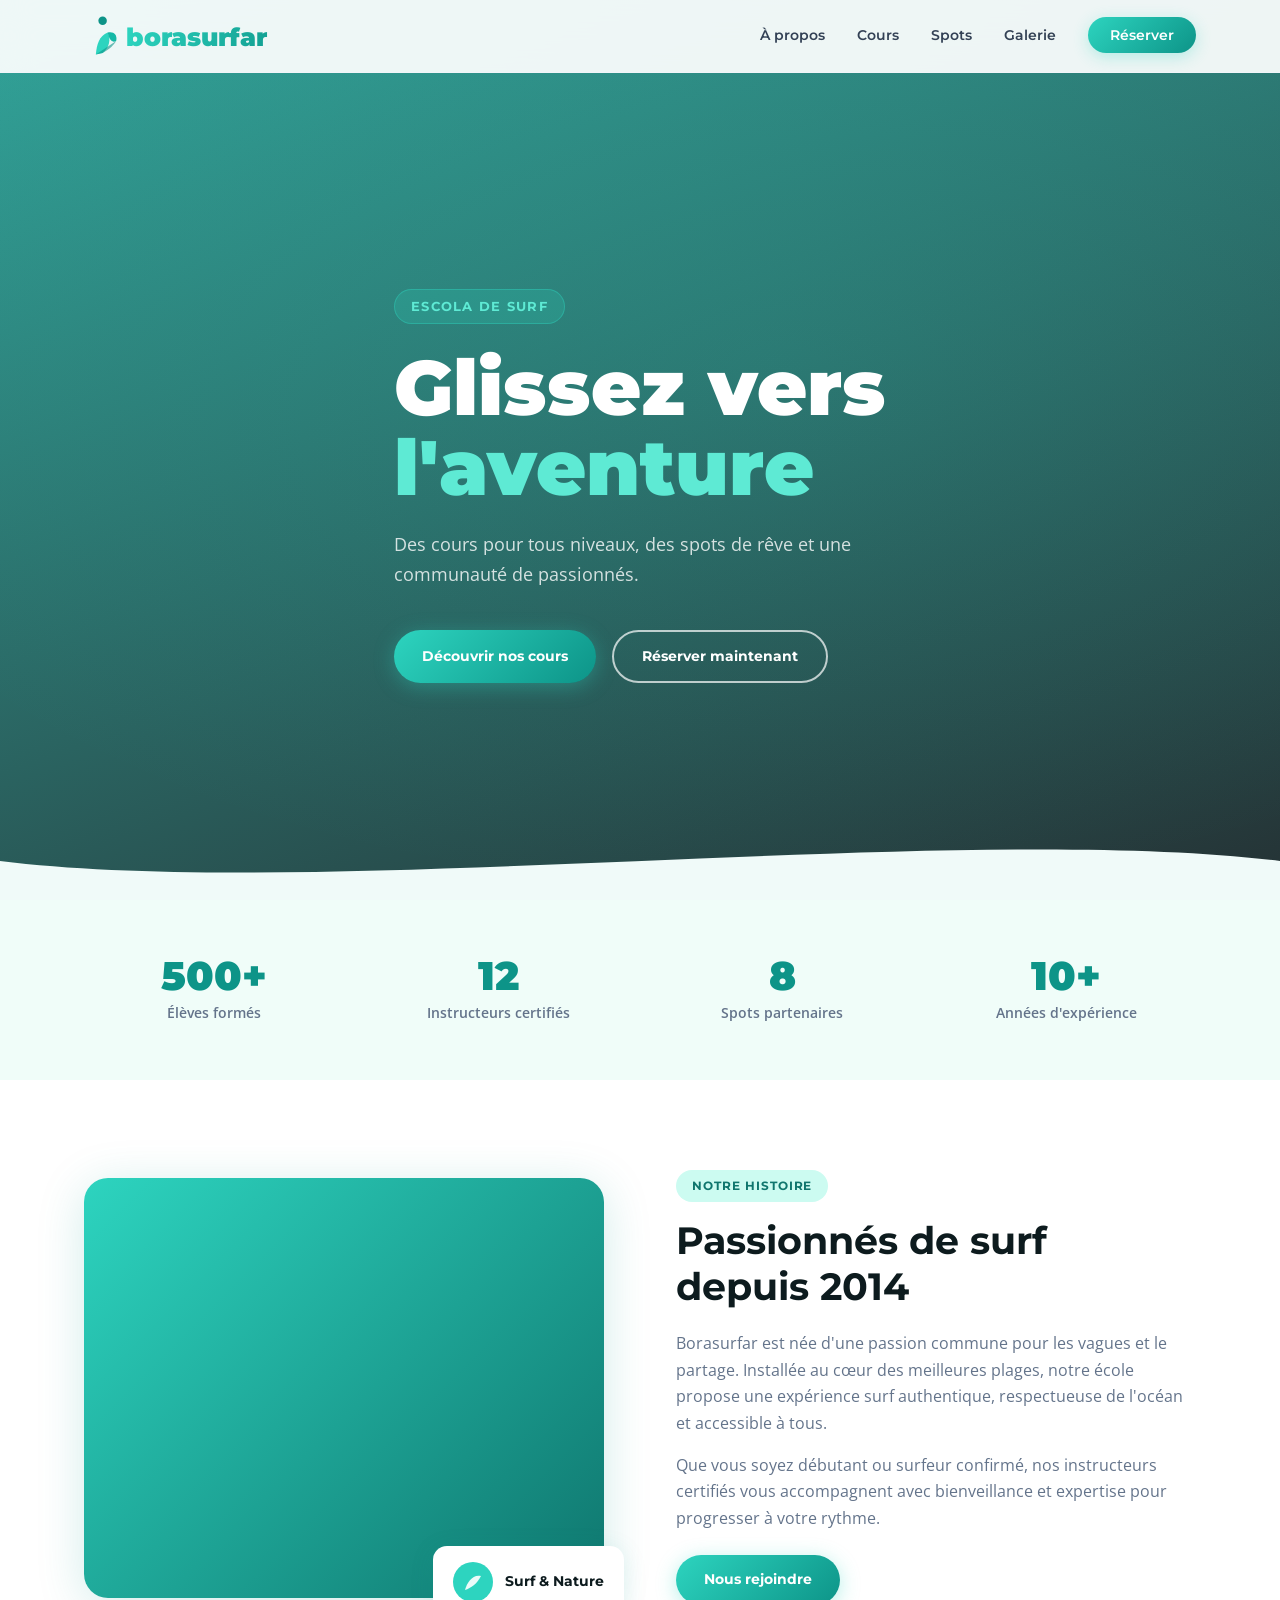
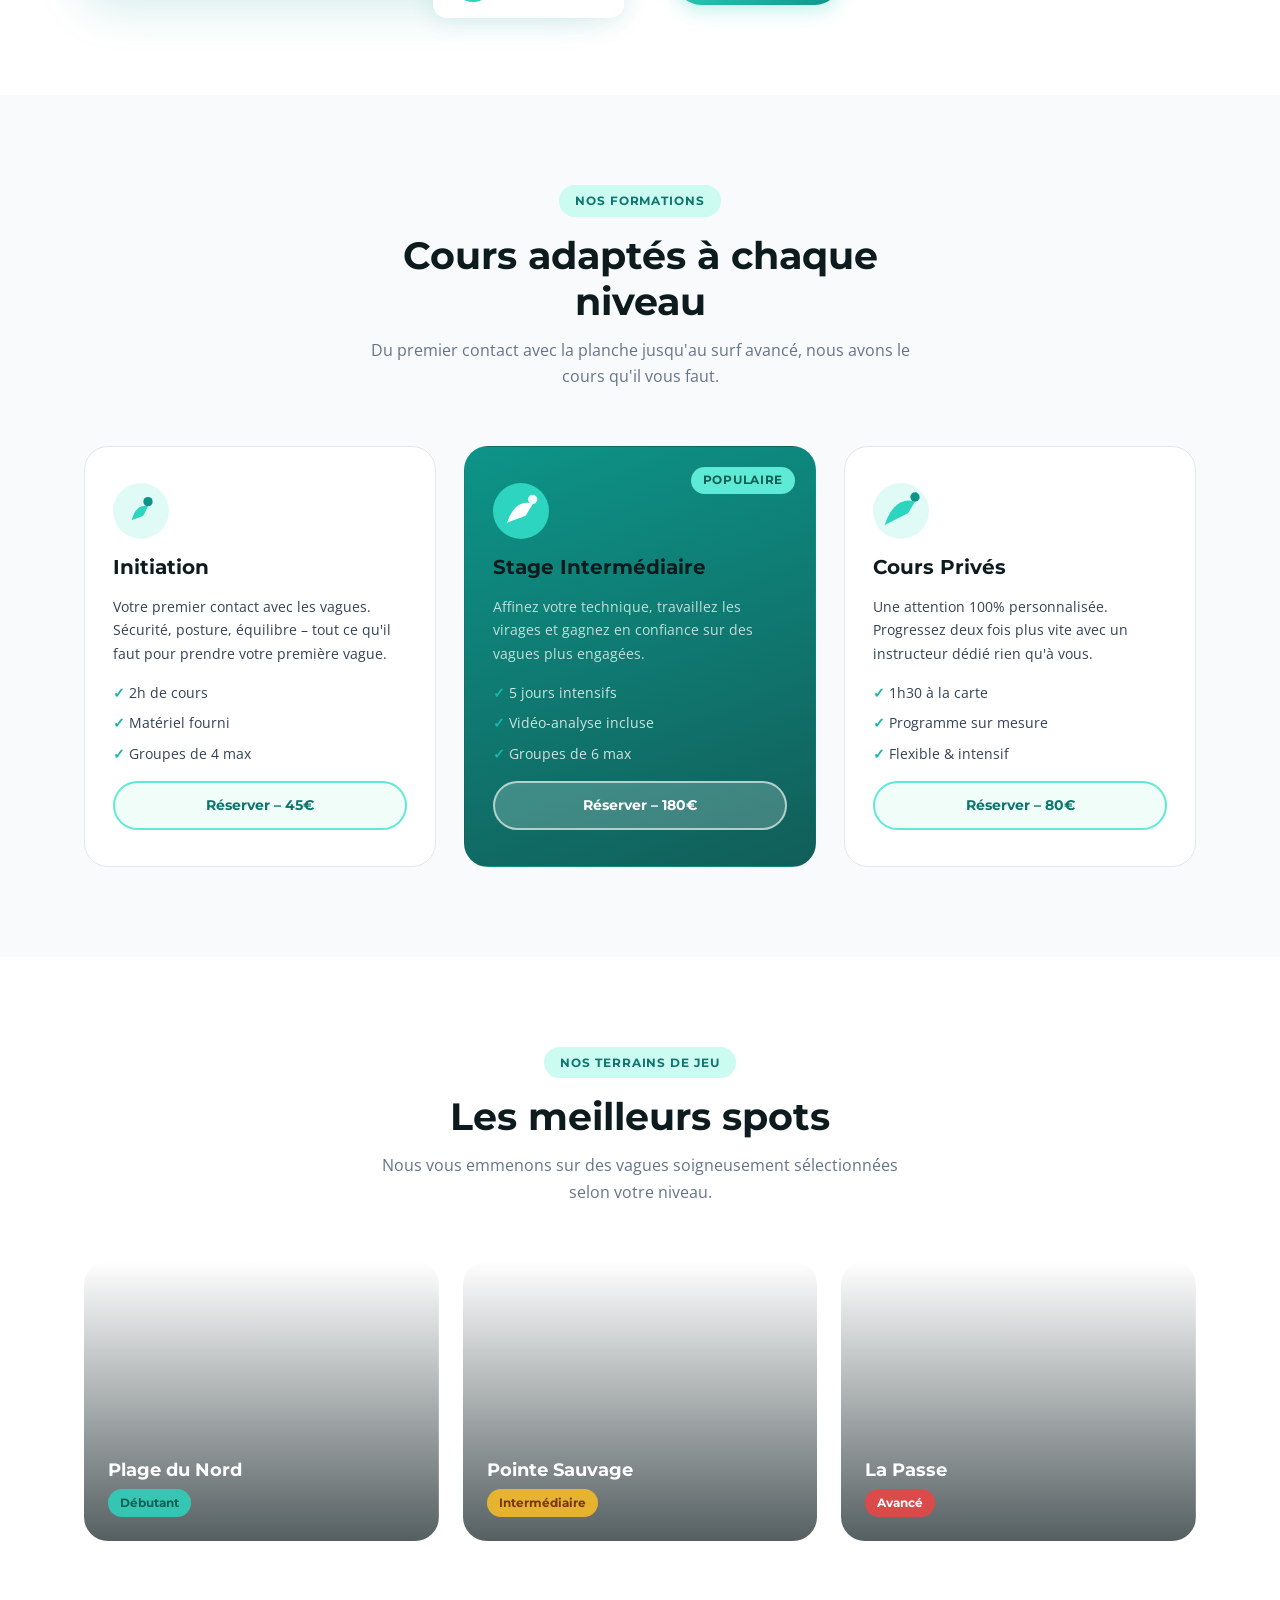
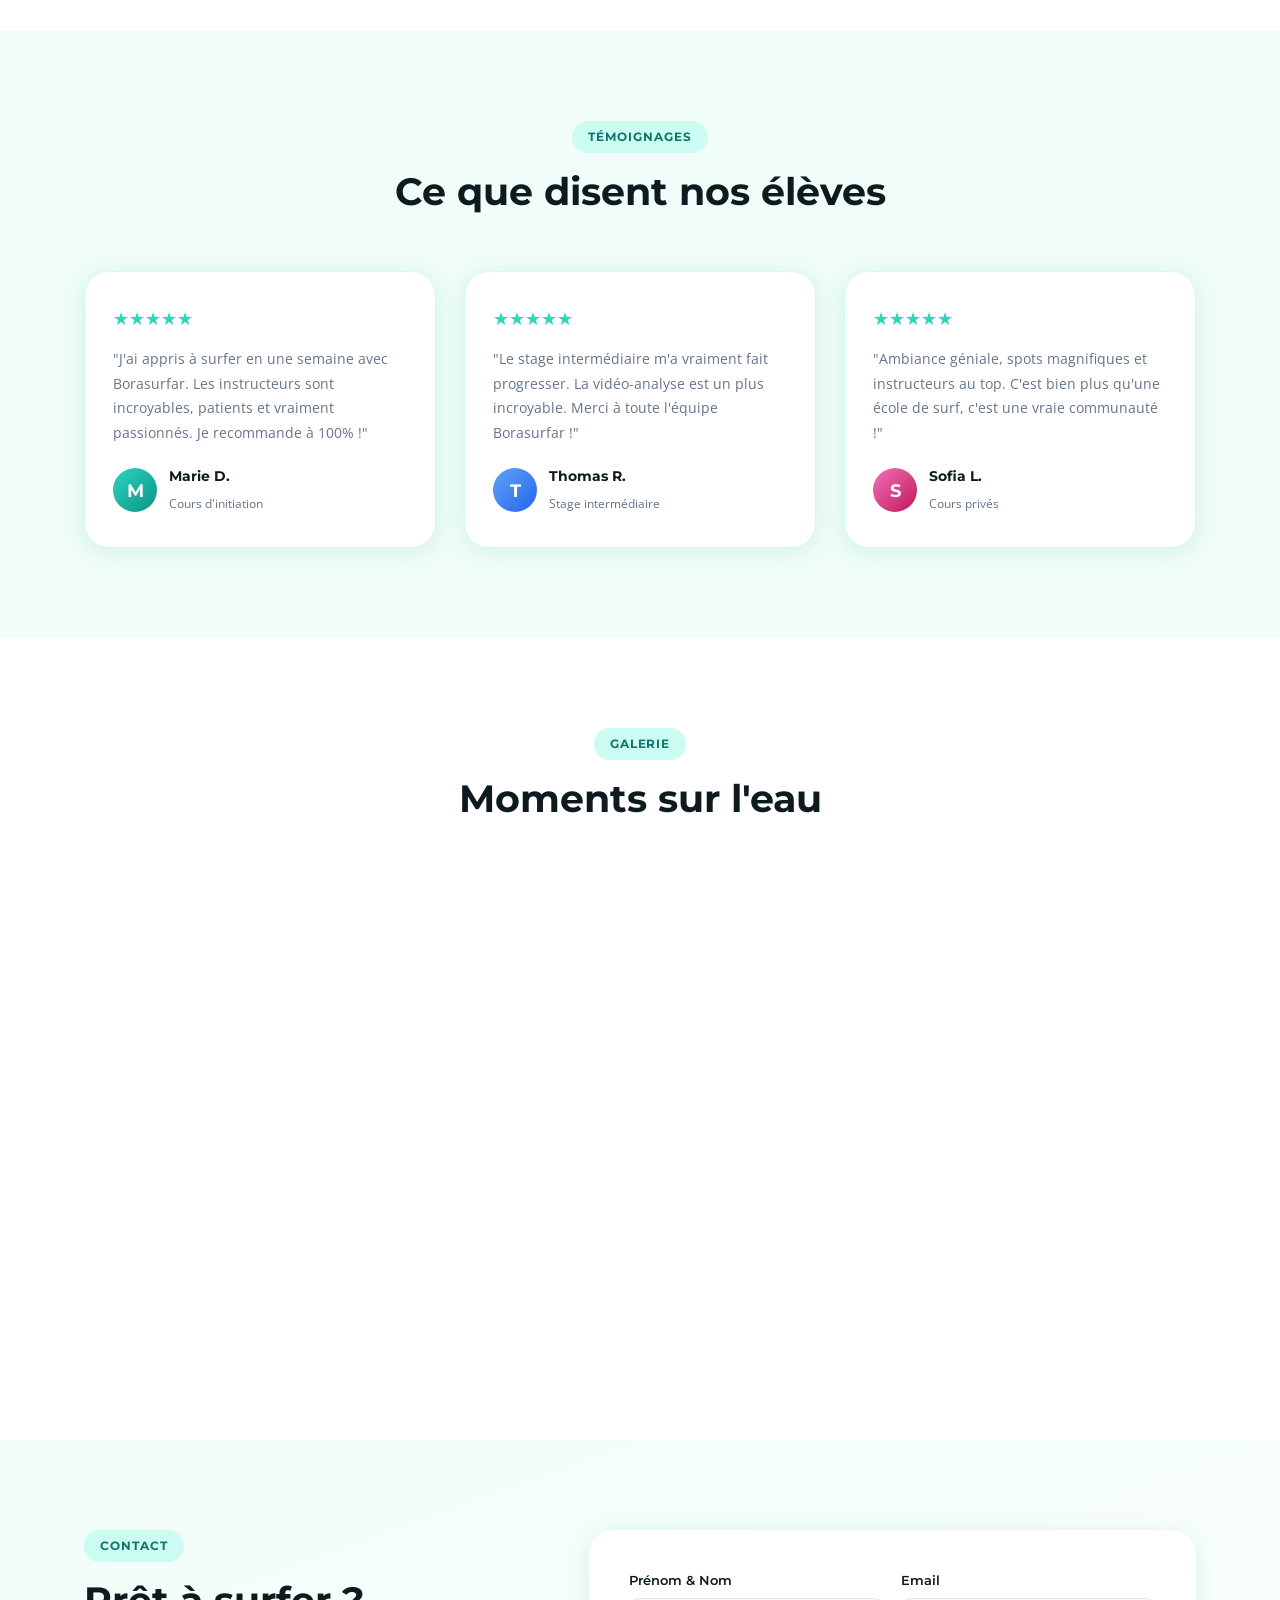
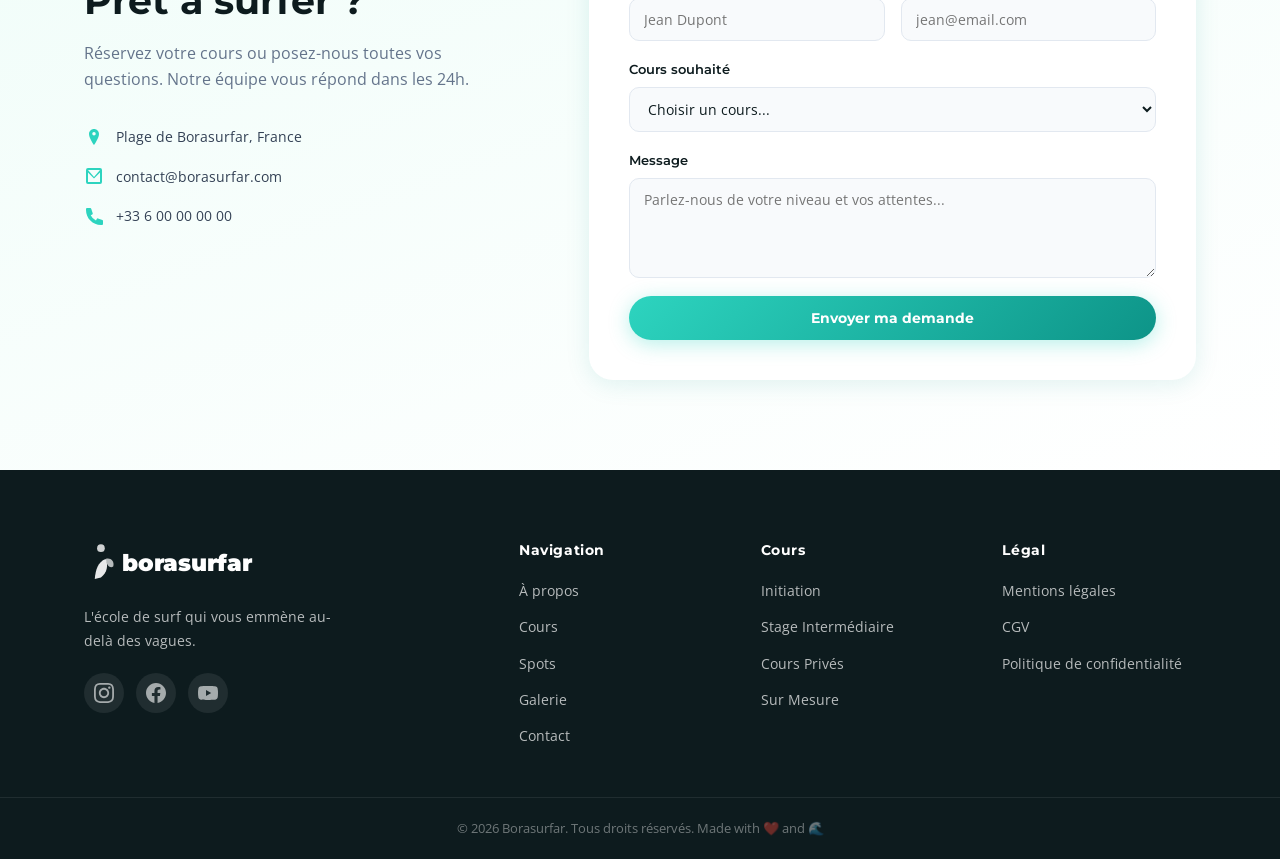
==== commit 2e80bc85: "Embed SVG logo inline, remove logo.png dependency https://claude.ai/code/session_01FixJL3r7U7TMtiVZT" ====
--- a/index.html
+++ b/index.html
@@ -13,7 +13,23 @@
   <header class="header" id="top">
     <nav class="nav container">
       <a href="#top" class="logo">
-        <img src="logo.png" alt="Borasurfar" class="logo-img" />
+        <svg class="logo-img" viewBox="0 0 280 52" fill="none" xmlns="http://www.w3.org/2000/svg">
+          <!-- Surfer icon -->
+          <g>
+            <ellipse cx="22" cy="8" rx="5" ry="5" fill="#0d9488"/>
+            <path d="M14 48 C15 36 18 26 28 22 C32 30 30 40 22 46 Z" fill="#2dd4bf"/>
+            <path d="M28 22 C34 20 40 24 38 32 C34 34 30 32 28 22 Z" fill="#14b8a6"/>
+            <path d="M14 48 L38 32 C36 36 30 42 22 46 Z" fill="#0d9488" opacity=".6"/>
+          </g>
+          <!-- Text: borasurfar -->
+          <text x="50" y="38" font-family="Montserrat,Arial,sans-serif" font-weight="900" font-size="30" fill="url(#tg)">borasurfar</text>
+          <defs>
+            <linearGradient id="tg" x1="50" y1="10" x2="260" y2="50" gradientUnits="userSpaceOnUse">
+              <stop offset="0%" stop-color="#2dd4bf"/>
+              <stop offset="100%" stop-color="#0d9488"/>
+            </linearGradient>
+          </defs>
+        </svg>
       </a>
       <ul class="nav-links">
         <li><a href="#about">À propos</a></li>
@@ -306,7 +322,14 @@
   <footer class="footer">
     <div class="container footer-grid">
       <div class="footer-brand">
-        <img src="logo.png" alt="Borasurfar" class="footer-logo" />
+        <svg class="footer-logo" viewBox="0 0 280 52" fill="none" xmlns="http://www.w3.org/2000/svg">
+          <g>
+            <ellipse cx="22" cy="8" rx="5" ry="5" fill="rgba(255,255,255,.8)"/>
+            <path d="M14 48 C15 36 18 26 28 22 C32 30 30 40 22 46 Z" fill="rgba(255,255,255,.9)"/>
+            <path d="M28 22 C34 20 40 24 38 32 C34 34 30 32 28 22 Z" fill="rgba(255,255,255,.7)"/>
+          </g>
+          <text x="50" y="38" font-family="Montserrat,Arial,sans-serif" font-weight="900" font-size="30" fill="white">borasurfar</text>
+        </svg>
         <p>L'école de surf qui vous emmène au-delà des vagues.</p>
         <div class="social-links">
           <a href="#" aria-label="Instagram" class="social-link">
--- a/style.css
+++ b/style.css
@@ -147,7 +147,6 @@
 .logo-img {
   height: 44px;
   width: auto;
-  object-fit: contain;
 }
 
 .nav-links {
@@ -561,7 +560,7 @@
   gap: 48px;
   padding-bottom: 48px;
 }
-.footer-logo { height: 40px; width: auto; object-fit: contain; margin-bottom: 16px; filter: brightness(0) invert(1); }
+.footer-logo { height: 40px; width: auto; margin-bottom: 16px; }
 .footer-brand p { font-size: .88rem; line-height: 1.7; max-width: 260px; }
 
 .social-links { display: flex; gap: 12px; margin-top: 20px; }
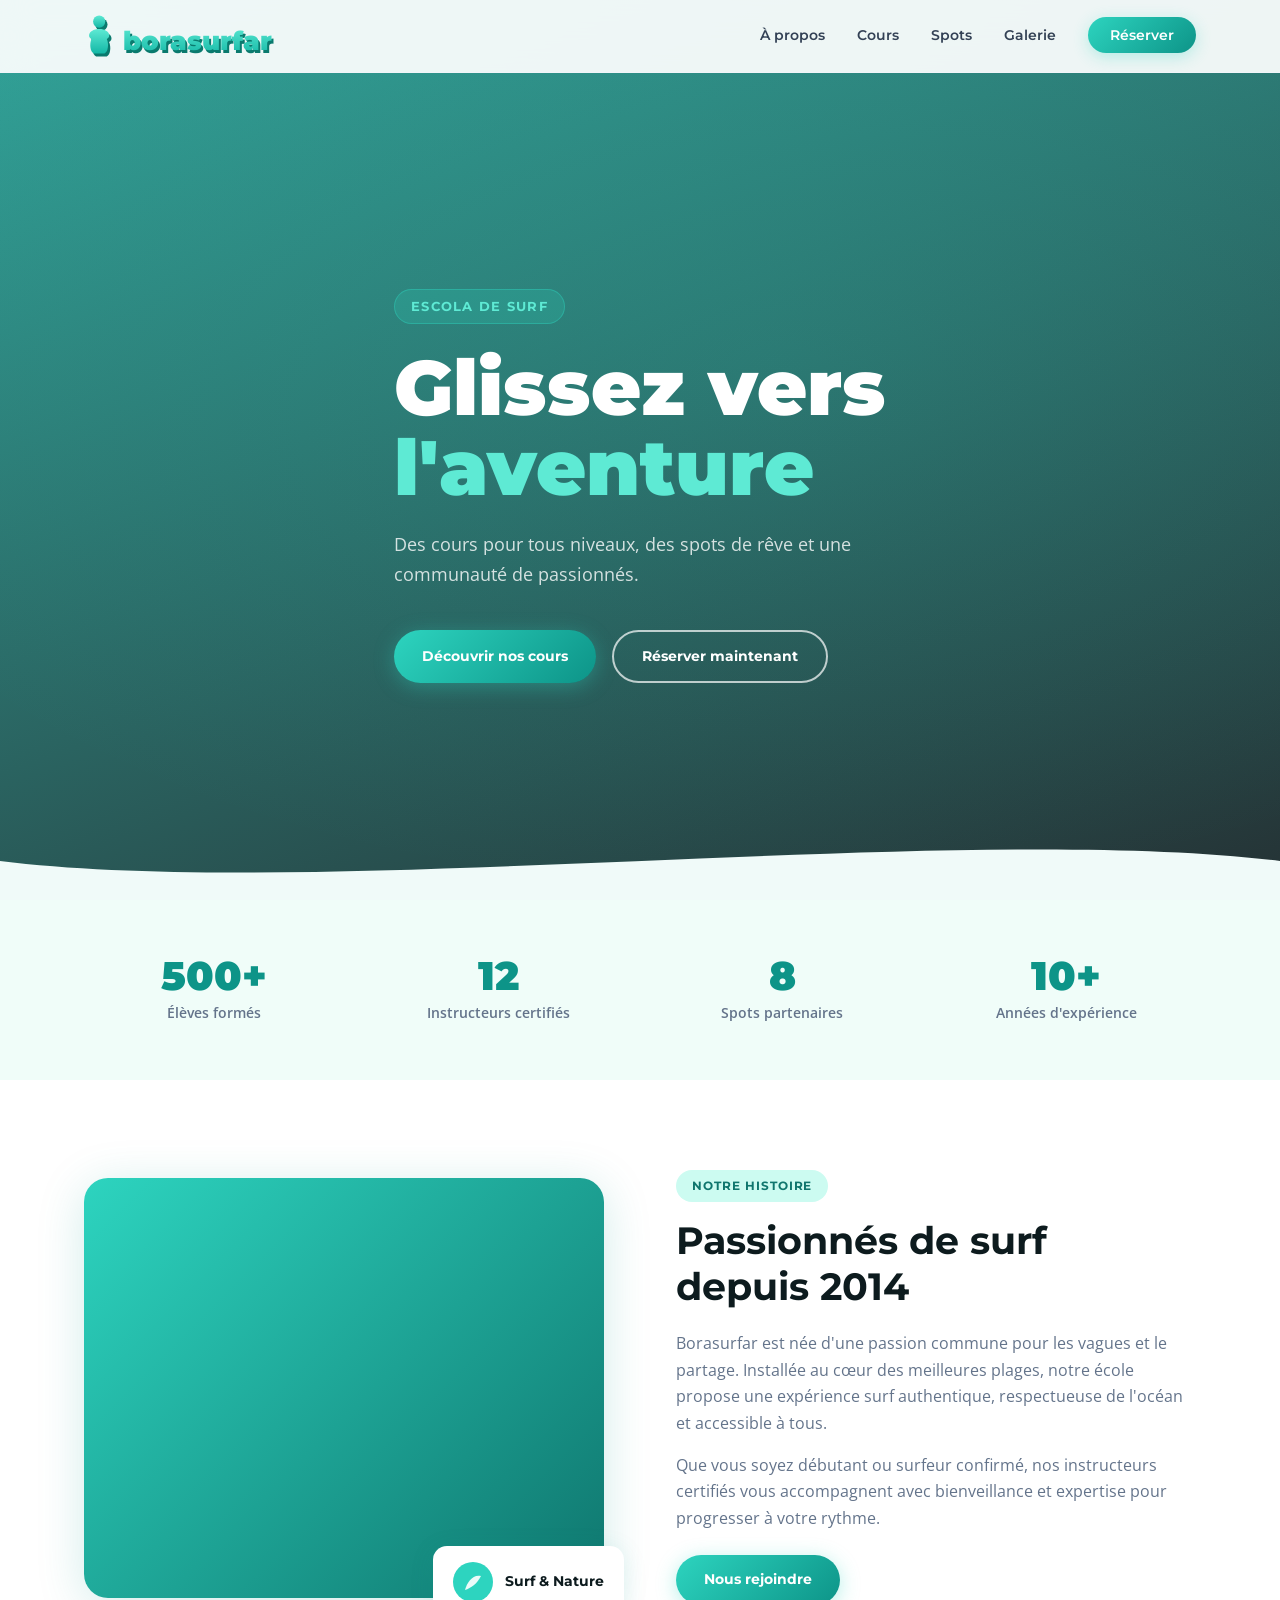
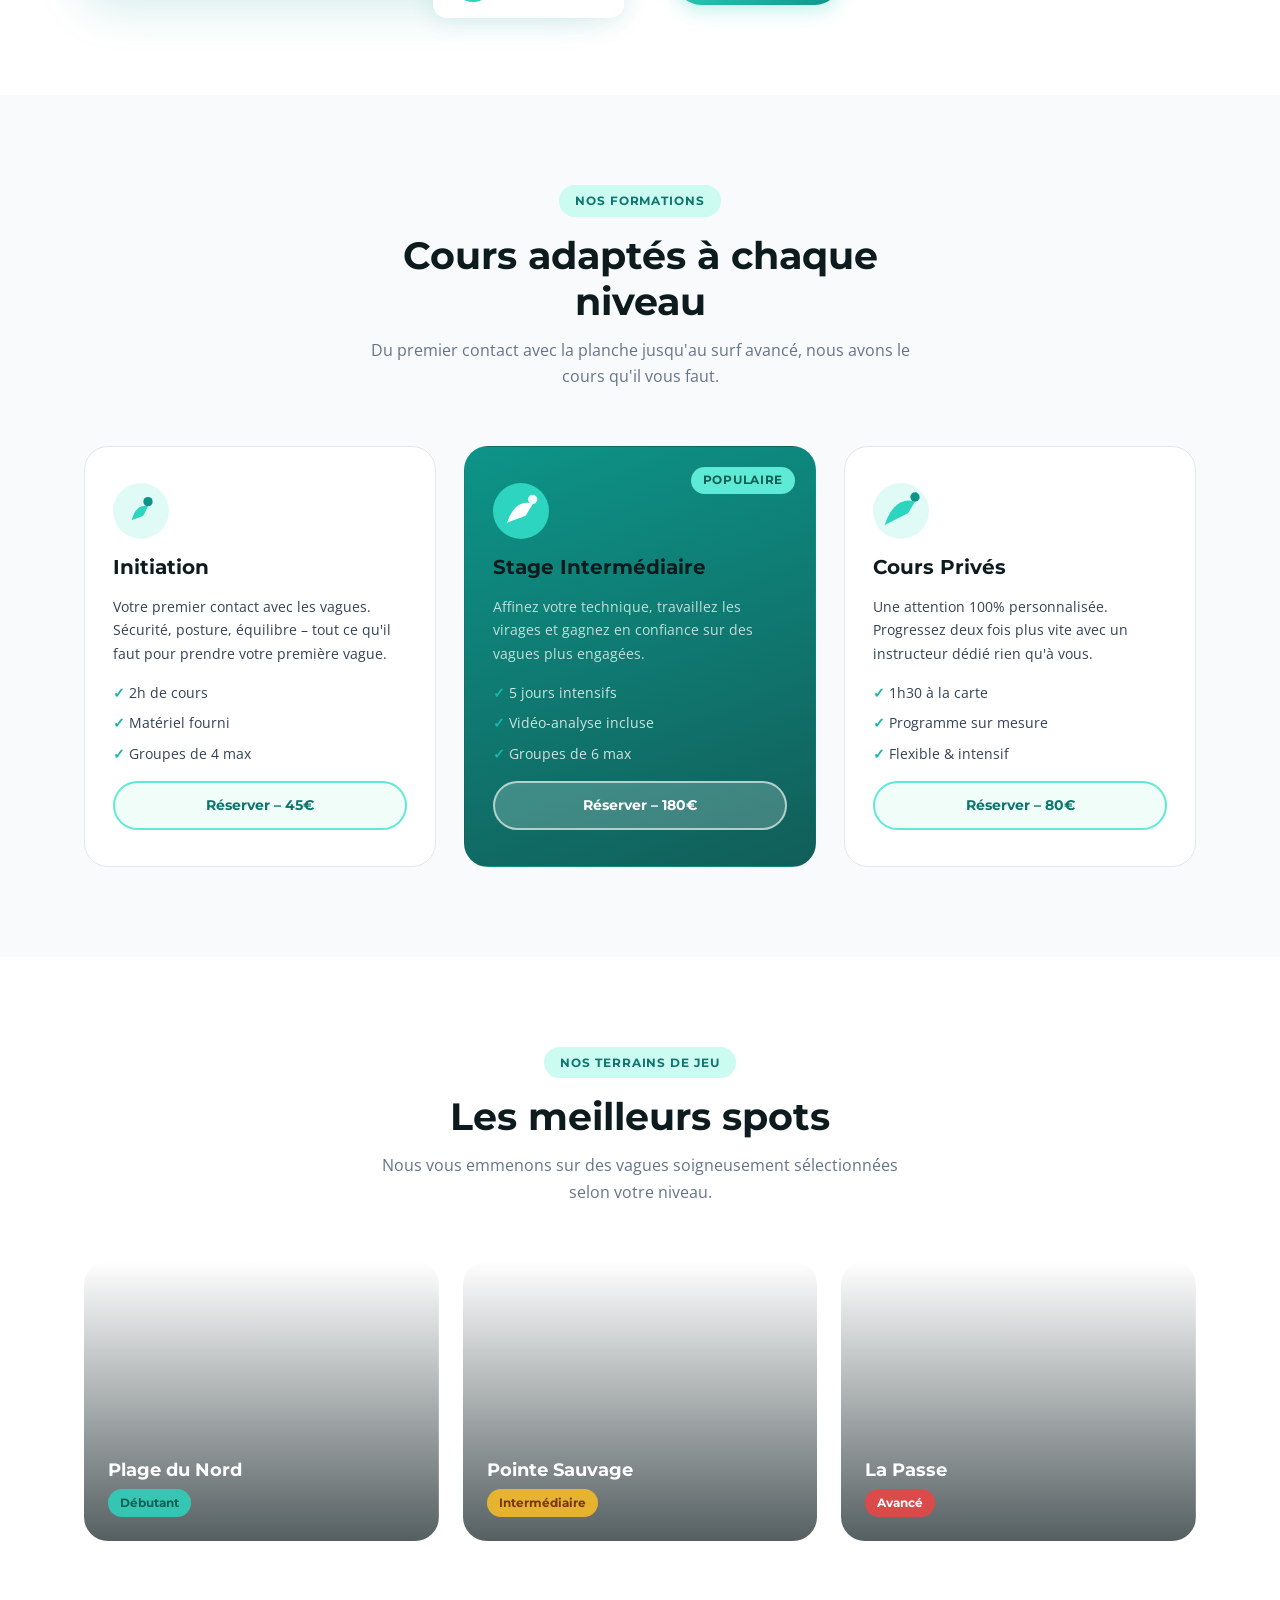
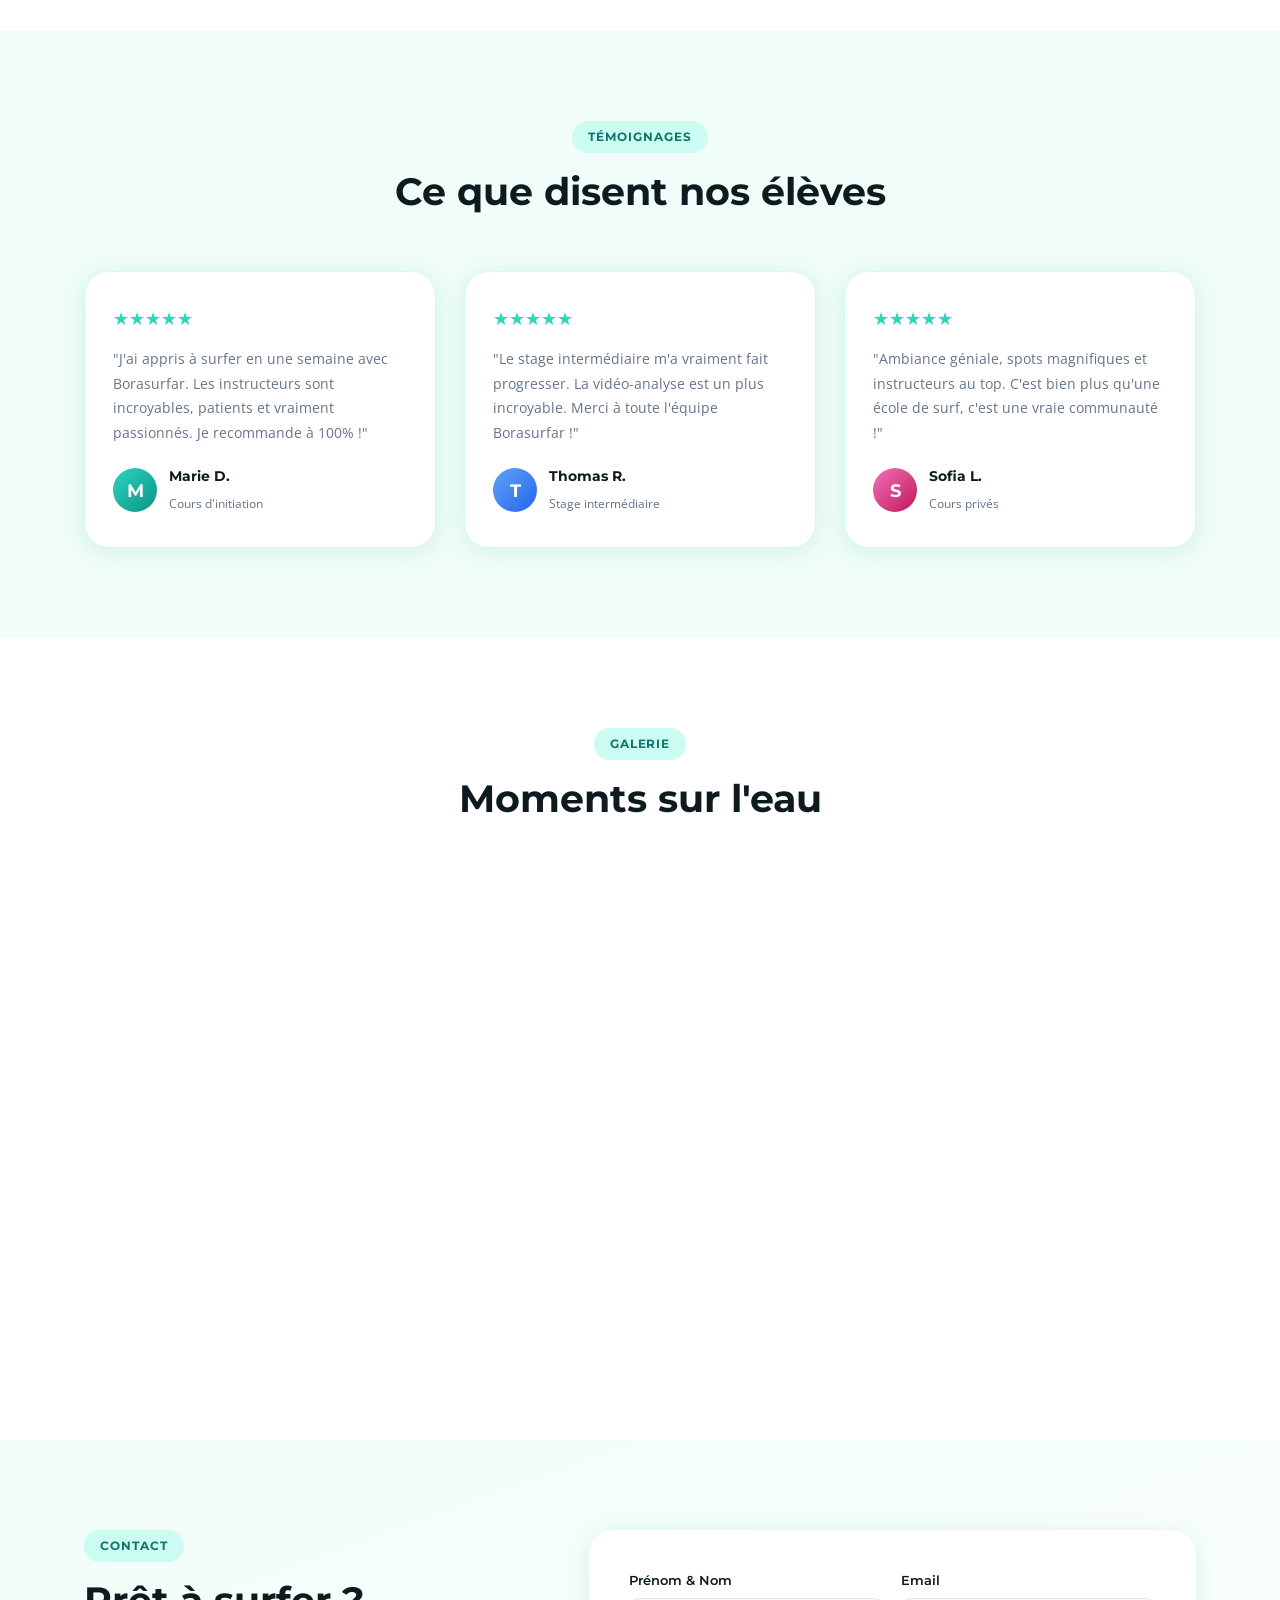
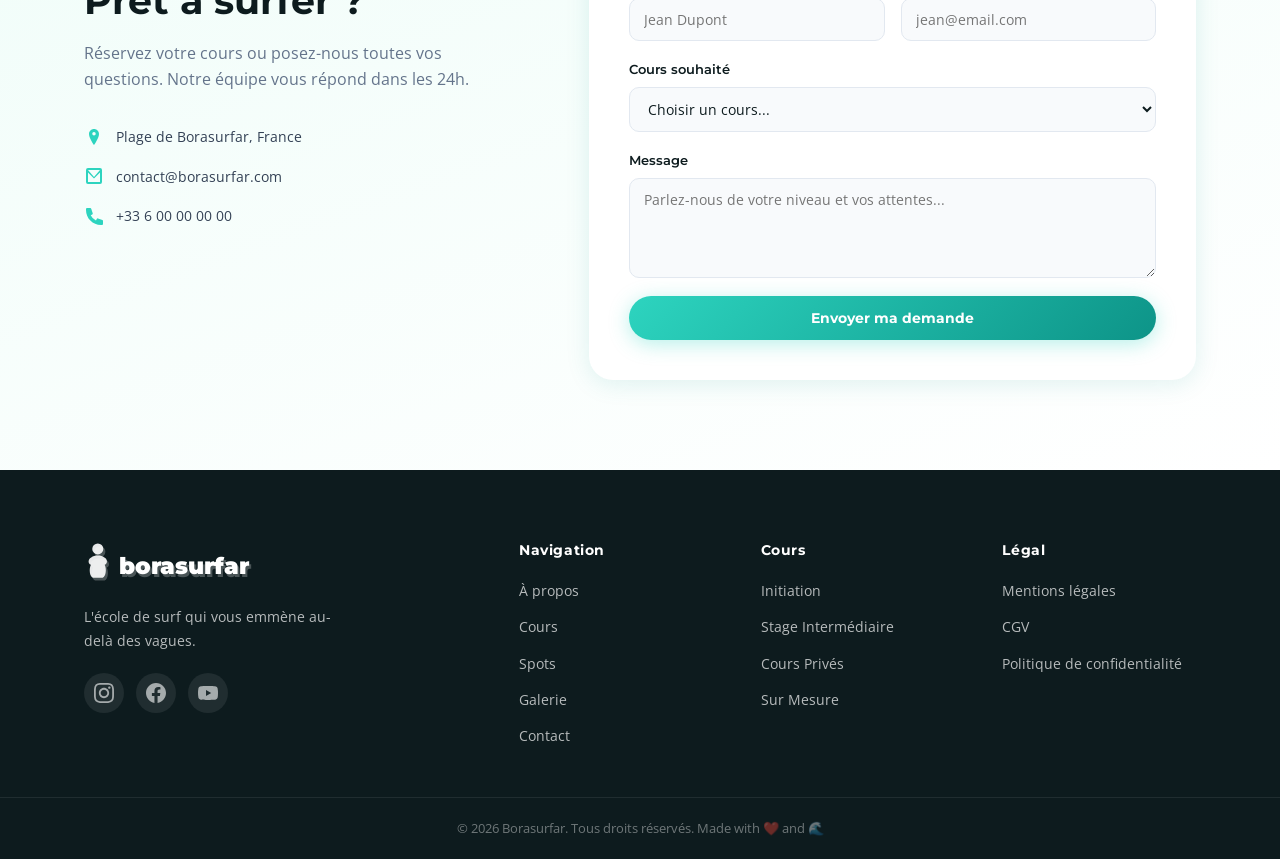
==== commit 3b2e2d71: "Redesign logo with 3D meeple icon and extruded bold text Replaces the surfer icon with a meeple silh" ====
--- a/index.html
+++ b/index.html
@@ -13,22 +13,27 @@
   <header class="header" id="top">
     <nav class="nav container">
       <a href="#top" class="logo">
-        <svg class="logo-img" viewBox="0 0 280 52" fill="none" xmlns="http://www.w3.org/2000/svg">
-          <!-- Surfer icon -->
-          <g>
-            <ellipse cx="22" cy="8" rx="5" ry="5" fill="#0d9488"/>
-            <path d="M14 48 C15 36 18 26 28 22 C32 30 30 40 22 46 Z" fill="#2dd4bf"/>
-            <path d="M28 22 C34 20 40 24 38 32 C34 34 30 32 28 22 Z" fill="#14b8a6"/>
-            <path d="M14 48 L38 32 C36 36 30 42 22 46 Z" fill="#0d9488" opacity=".6"/>
-          </g>
-          <!-- Text: borasurfar -->
-          <text x="50" y="38" font-family="Montserrat,Arial,sans-serif" font-weight="900" font-size="30" fill="url(#tg)">borasurfar</text>
+        <svg class="logo-img" viewBox="0 0 308 58" fill="none" xmlns="http://www.w3.org/2000/svg">
           <defs>
-            <linearGradient id="tg" x1="50" y1="10" x2="260" y2="50" gradientUnits="userSpaceOnUse">
-              <stop offset="0%" stop-color="#2dd4bf"/>
-              <stop offset="100%" stop-color="#0d9488"/>
+            <linearGradient id="logo-top" x1="0" y1="0" x2="0" y2="1">
+              <stop offset="0%" stop-color="#5eead4"/>
+              <stop offset="100%" stop-color="#14b8a6"/>
             </linearGradient>
           </defs>
+          <!-- Meeple 3D extrusion layer -->
+          <g transform="translate(3,4)" fill="#0a7a6e">
+            <circle cx="20" cy="10" r="8"/>
+            <path d="M11 22 C6 24 5 31 10 33 C7 39 8 50 13 52 L27 52 C32 50 33 39 30 33 C35 31 34 24 29 22 C26 19 14 19 11 22Z"/>
+          </g>
+          <!-- Meeple main shape -->
+          <g fill="url(#logo-top)">
+            <circle cx="20" cy="10" r="8"/>
+            <path d="M11 22 C6 24 5 31 10 33 C7 39 8 50 13 52 L27 52 C32 50 33 39 30 33 C35 31 34 24 29 22 C26 19 14 19 11 22Z"/>
+          </g>
+          <!-- Text 3D extrusion layer -->
+          <text x="51" y="47" font-family="Montserrat,Arial Black,sans-serif" font-weight="900" font-size="34" fill="#0a7a6e" transform="translate(3,4)">borasurfar</text>
+          <!-- Text main layer -->
+          <text x="51" y="47" font-family="Montserrat,Arial Black,sans-serif" font-weight="900" font-size="34" fill="url(#logo-top)">borasurfar</text>
         </svg>
       </a>
       <ul class="nav-links">
@@ -322,13 +327,21 @@
   <footer class="footer">
     <div class="container footer-grid">
       <div class="footer-brand">
-        <svg class="footer-logo" viewBox="0 0 280 52" fill="none" xmlns="http://www.w3.org/2000/svg">
-          <g>
-            <ellipse cx="22" cy="8" rx="5" ry="5" fill="rgba(255,255,255,.8)"/>
-            <path d="M14 48 C15 36 18 26 28 22 C32 30 30 40 22 46 Z" fill="rgba(255,255,255,.9)"/>
-            <path d="M28 22 C34 20 40 24 38 32 C34 34 30 32 28 22 Z" fill="rgba(255,255,255,.7)"/>
+        <svg class="footer-logo" viewBox="0 0 308 58" fill="none" xmlns="http://www.w3.org/2000/svg">
+          <!-- Meeple 3D extrusion layer -->
+          <g transform="translate(3,4)" fill="rgba(255,255,255,.25)">
+            <circle cx="20" cy="10" r="8"/>
+            <path d="M11 22 C6 24 5 31 10 33 C7 39 8 50 13 52 L27 52 C32 50 33 39 30 33 C35 31 34 24 29 22 C26 19 14 19 11 22Z"/>
           </g>
-          <text x="50" y="38" font-family="Montserrat,Arial,sans-serif" font-weight="900" font-size="30" fill="white">borasurfar</text>
+          <!-- Meeple main shape -->
+          <g fill="rgba(255,255,255,.9)">
+            <circle cx="20" cy="10" r="8"/>
+            <path d="M11 22 C6 24 5 31 10 33 C7 39 8 50 13 52 L27 52 C32 50 33 39 30 33 C35 31 34 24 29 22 C26 19 14 19 11 22Z"/>
+          </g>
+          <!-- Text 3D extrusion layer -->
+          <text x="51" y="47" font-family="Montserrat,Arial Black,sans-serif" font-weight="900" font-size="34" fill="rgba(255,255,255,.25)" transform="translate(3,4)">borasurfar</text>
+          <!-- Text main layer -->
+          <text x="51" y="47" font-family="Montserrat,Arial Black,sans-serif" font-weight="900" font-size="34" fill="white">borasurfar</text>
         </svg>
         <p>L'école de surf qui vous emmène au-delà des vagues.</p>
         <div class="social-links">
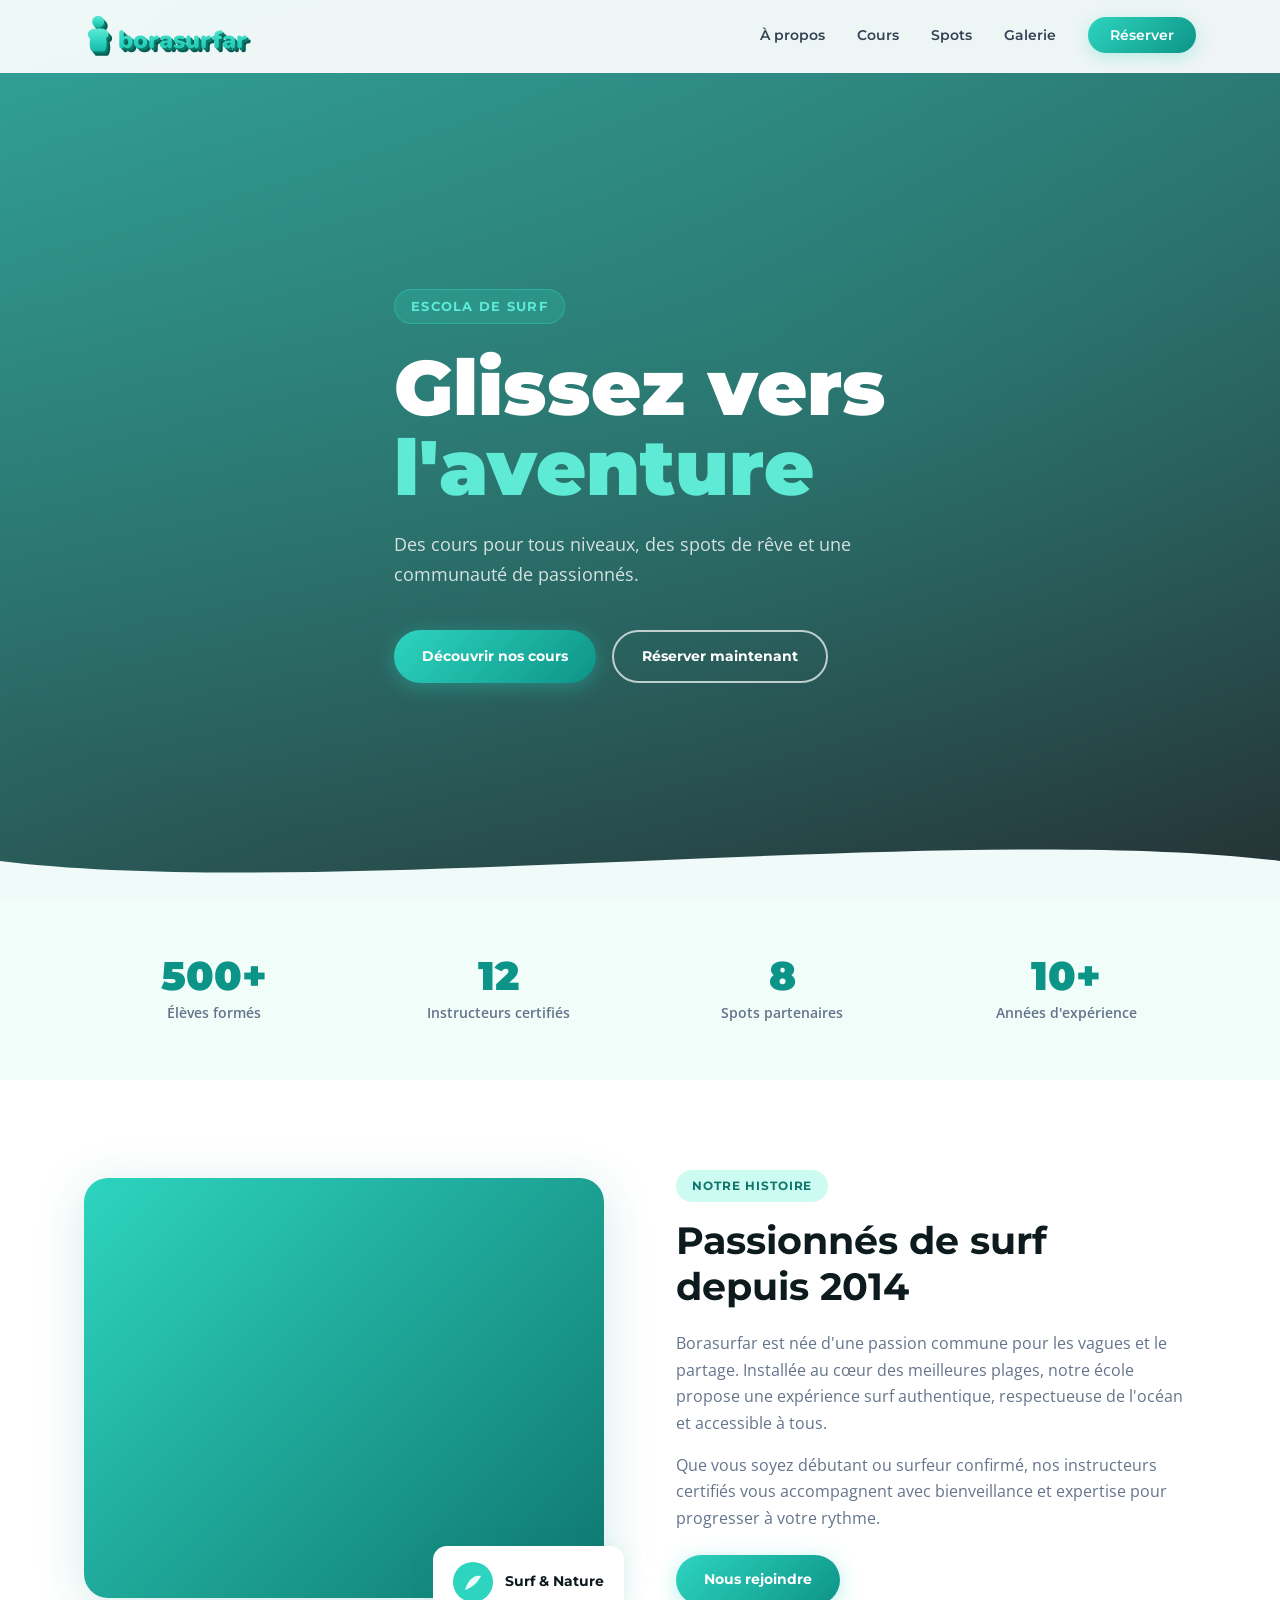
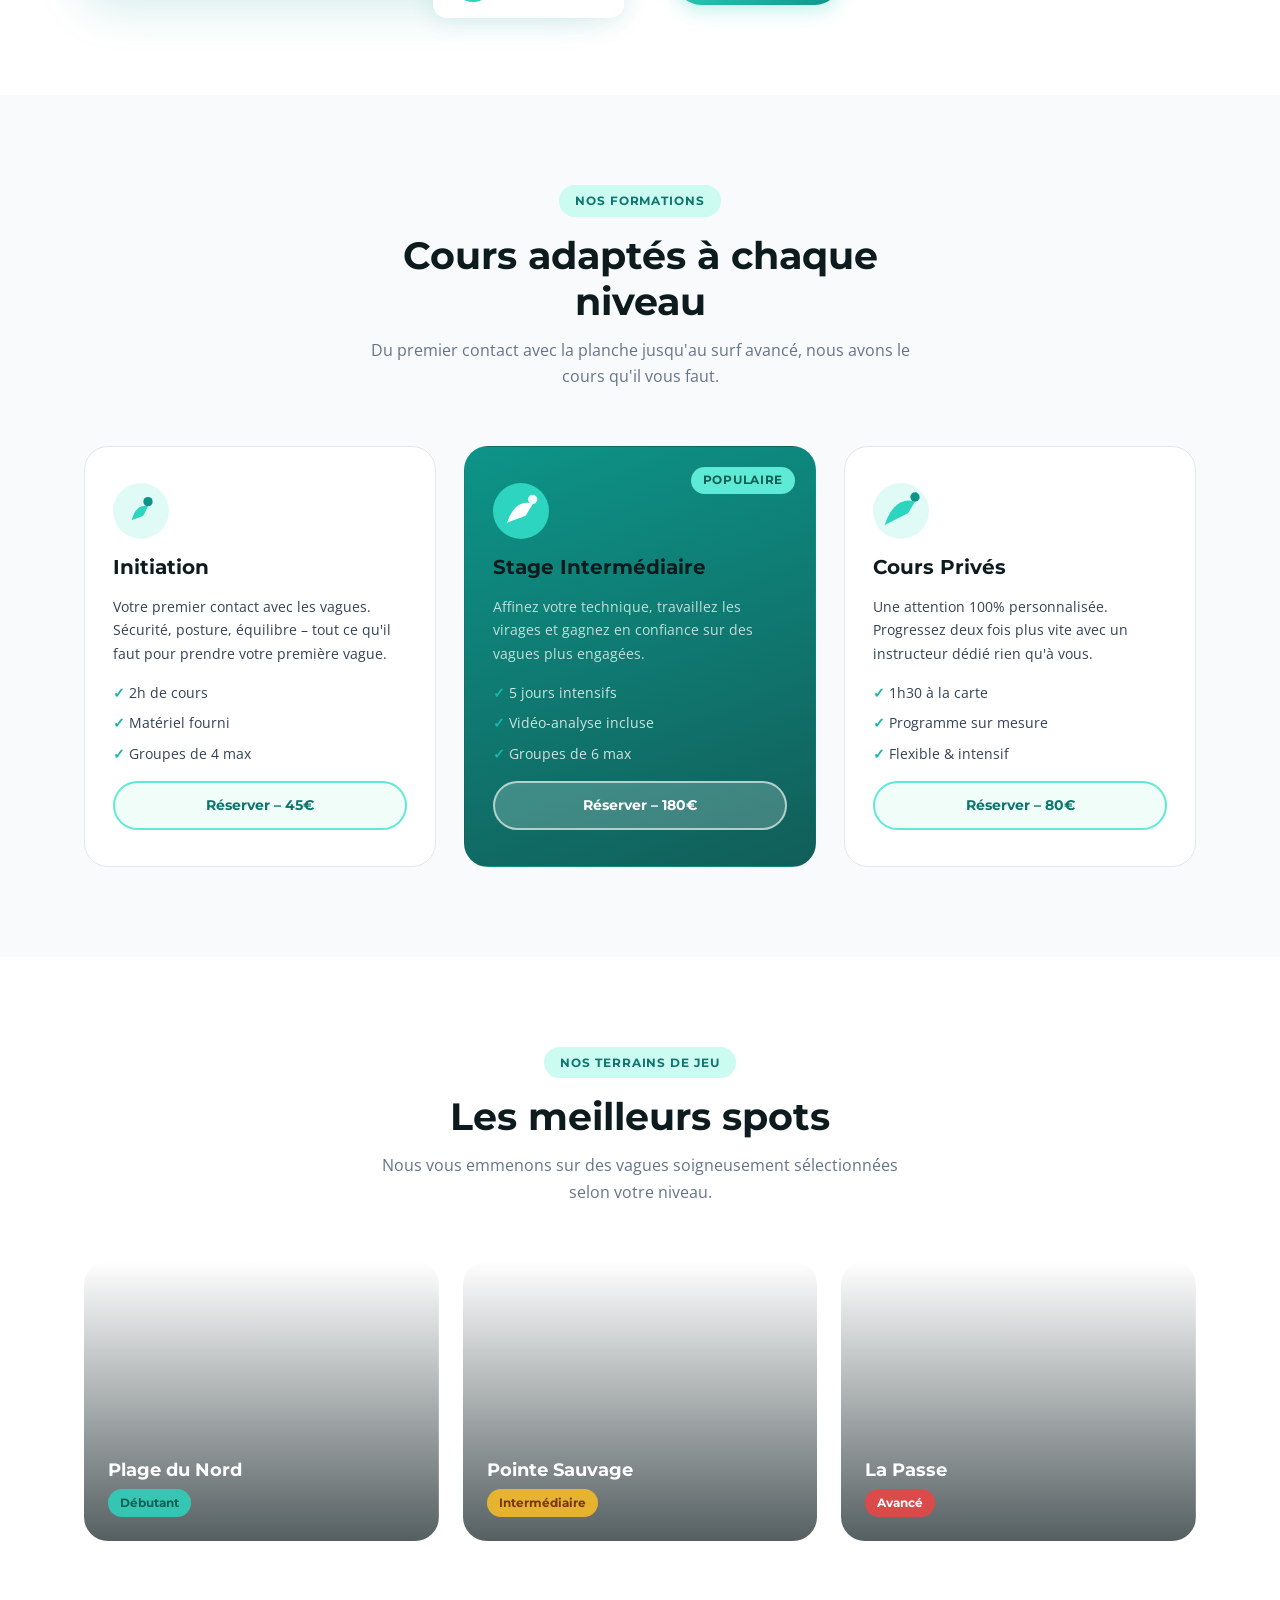
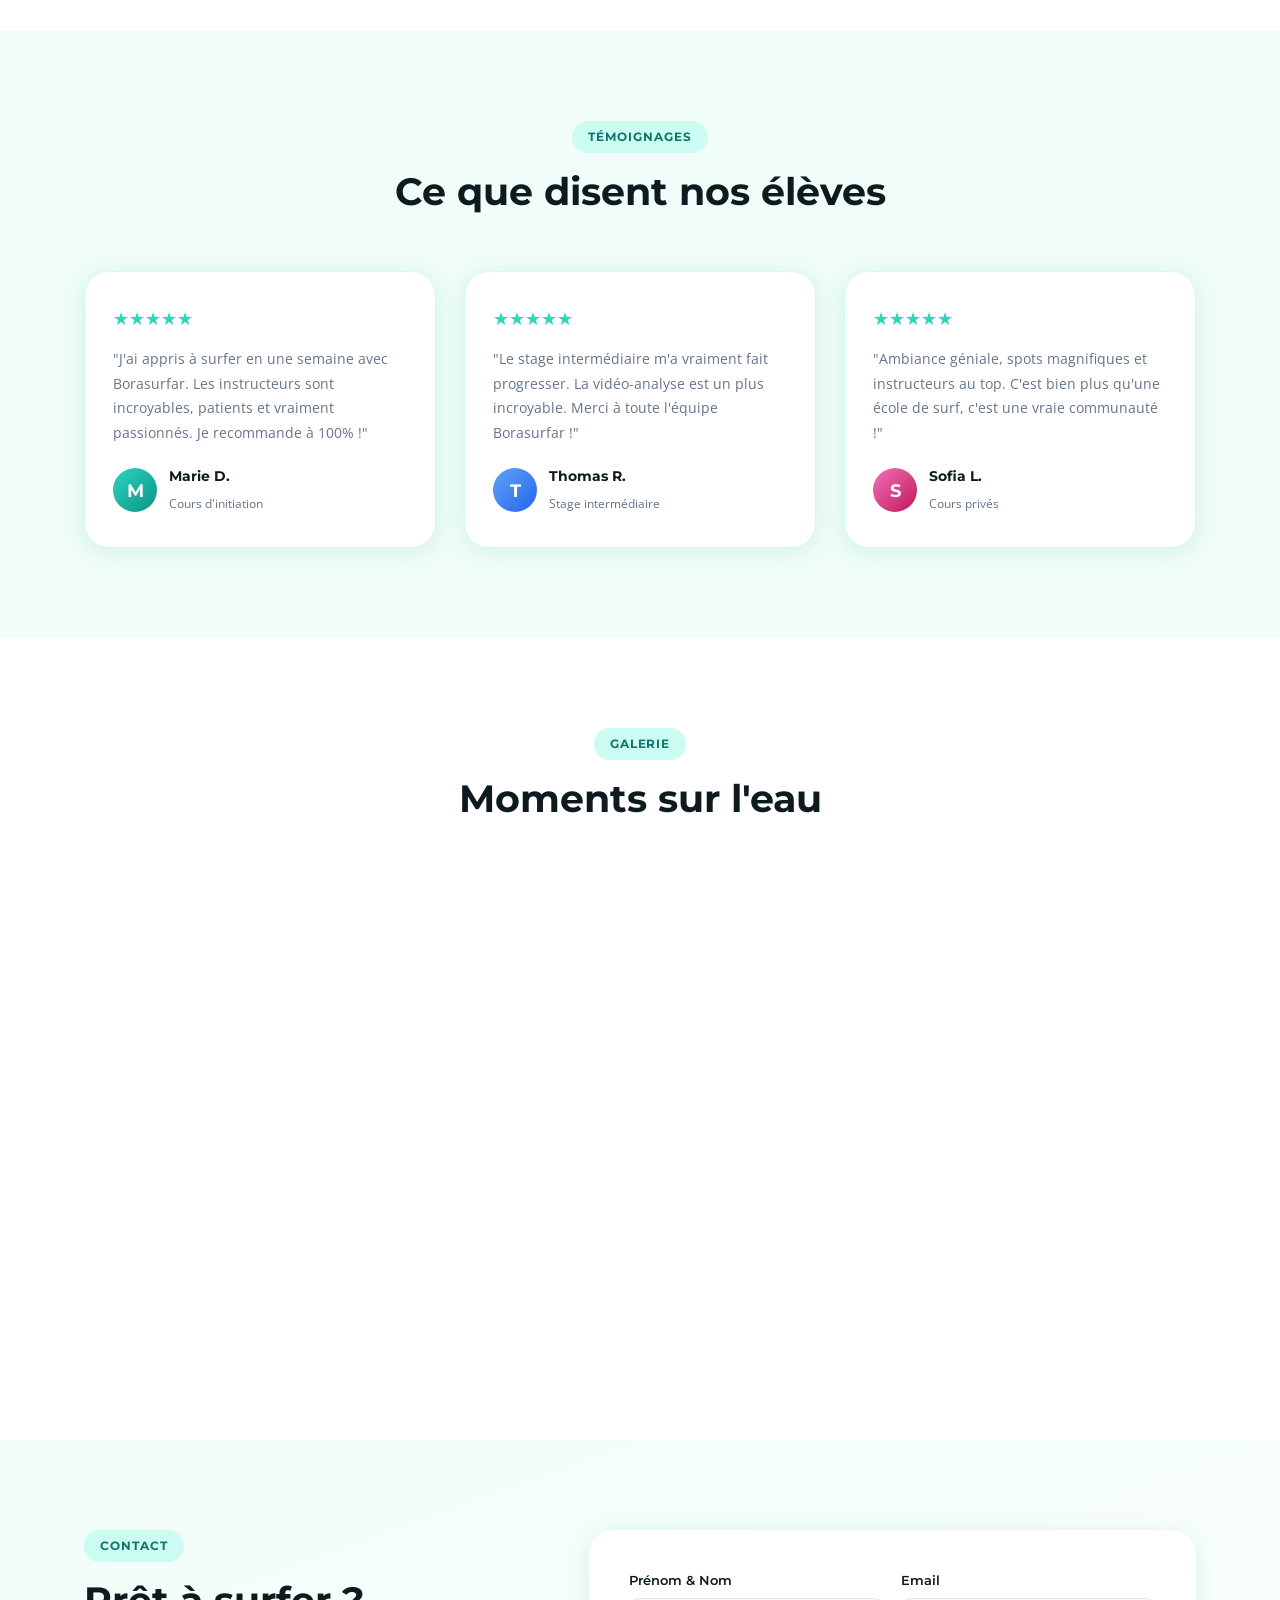
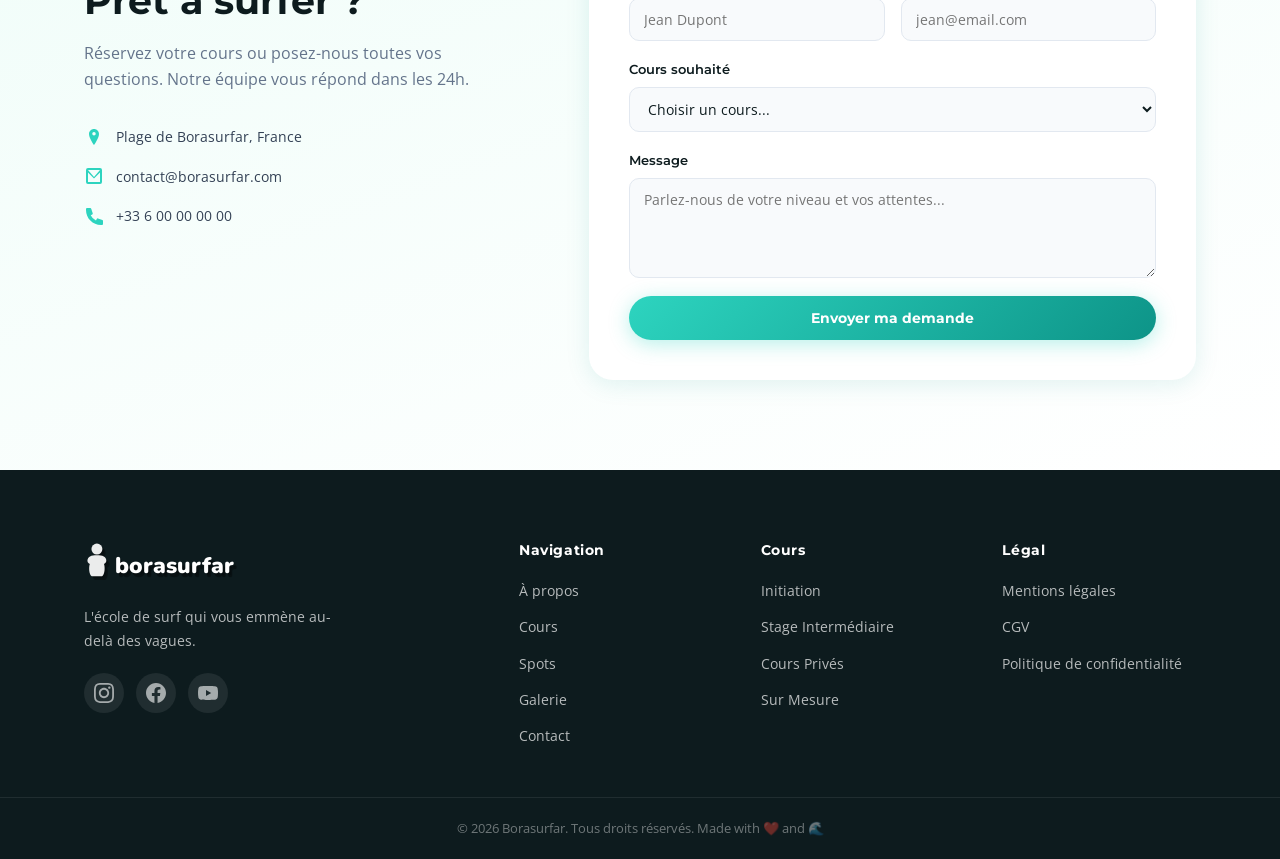
==== commit 2037e3c1: "Refaire le logo à l'identique : police Nunito 900 + meeple + 3D multi-couches - Ajout de Nunito:900 " ====
--- a/index.html
+++ b/index.html
@@ -5,7 +5,7 @@
   <meta name="viewport" content="width=device-width, initial-scale=1.0" />
   <title>Borasurfar – Glissez vers l'aventure</title>
   <link rel="stylesheet" href="style.css" />
-  <link href="https://fonts.googleapis.com/css2?family=Montserrat:wght@400;600;700;900&family=Open+Sans:wght@400;600&display=swap" rel="stylesheet" />
+  <link href="https://fonts.googleapis.com/css2?family=Montserrat:wght@400;600;700;900&family=Nunito:wght@900&family=Open+Sans:wght@400;600&display=swap" rel="stylesheet" />
 </head>
 <body>
 
@@ -13,27 +13,37 @@
   <header class="header" id="top">
     <nav class="nav container">
       <a href="#top" class="logo">
-        <svg class="logo-img" viewBox="0 0 308 58" fill="none" xmlns="http://www.w3.org/2000/svg">
+        <svg class="logo-img" viewBox="0 0 300 62" fill="none" xmlns="http://www.w3.org/2000/svg">
           <defs>
-            <linearGradient id="logo-top" x1="0" y1="0" x2="0" y2="1">
+            <linearGradient id="lg-front" x1="0" y1="0" x2="0" y2="1">
               <stop offset="0%" stop-color="#5eead4"/>
+              <stop offset="55%" stop-color="#2dd4bf"/>
               <stop offset="100%" stop-color="#14b8a6"/>
             </linearGradient>
           </defs>
-          <!-- Meeple 3D extrusion layer -->
-          <g transform="translate(3,4)" fill="#0a7a6e">
-            <circle cx="20" cy="10" r="8"/>
-            <path d="M11 22 C6 24 5 31 10 33 C7 39 8 50 13 52 L27 52 C32 50 33 39 30 33 C35 31 34 24 29 22 C26 19 14 19 11 22Z"/>
-          </g>
-          <!-- Meeple main shape -->
-          <g fill="url(#logo-top)">
-            <circle cx="20" cy="10" r="8"/>
-            <path d="M11 22 C6 24 5 31 10 33 C7 39 8 50 13 52 L27 52 C32 50 33 39 30 33 C35 31 34 24 29 22 C26 19 14 19 11 22Z"/>
-          </g>
-          <!-- Text 3D extrusion layer -->
-          <text x="51" y="47" font-family="Montserrat,Arial Black,sans-serif" font-weight="900" font-size="34" fill="#0a7a6e" transform="translate(3,4)">borasurfar</text>
-          <!-- Text main layer -->
-          <text x="51" y="47" font-family="Montserrat,Arial Black,sans-serif" font-weight="900" font-size="34" fill="url(#logo-top)">borasurfar</text>
+          <!-- === MEEPLE === -->
+          <!-- depth layer 2 (darkest) -->
+          <g transform="translate(5,6)" fill="#065c50">
+            <circle cx="20" cy="11" r="8.5"/>
+            <path d="M10 22 C4 25 4 32 9 34 C7 40 8 51 12 53 L28 53 C32 51 33 40 31 34 C36 32 36 25 30 22 C27 20 13 20 10 22Z"/>
+          </g>
+          <!-- depth layer 1 -->
+          <g transform="translate(2.5,3)" fill="#0a7a6b">
+            <circle cx="20" cy="11" r="8.5"/>
+            <path d="M10 22 C4 25 4 32 9 34 C7 40 8 51 12 53 L28 53 C32 51 33 40 31 34 C36 32 36 25 30 22 C27 20 13 20 10 22Z"/>
+          </g>
+          <!-- front face -->
+          <g fill="url(#lg-front)">
+            <circle cx="20" cy="11" r="8.5"/>
+            <path d="M10 22 C4 25 4 32 9 34 C7 40 8 51 12 53 L28 53 C32 51 33 40 31 34 C36 32 36 25 30 22 C27 20 13 20 10 22Z"/>
+          </g>
+          <!-- === TEXT === -->
+          <!-- depth layer 2 (darkest) -->
+          <text x="48" y="48" font-family="Nunito,Arial Rounded MT Bold,sans-serif" font-weight="900" font-size="35" fill="#065c50" transform="translate(5,6)">borasurfar</text>
+          <!-- depth layer 1 -->
+          <text x="48" y="48" font-family="Nunito,Arial Rounded MT Bold,sans-serif" font-weight="900" font-size="35" fill="#0a7a6b" transform="translate(2.5,3)">borasurfar</text>
+          <!-- front face -->
+          <text x="48" y="48" font-family="Nunito,Arial Rounded MT Bold,sans-serif" font-weight="900" font-size="35" fill="url(#lg-front)">borasurfar</text>
         </svg>
       </a>
       <ul class="nav-links">
@@ -327,21 +337,30 @@
   <footer class="footer">
     <div class="container footer-grid">
       <div class="footer-brand">
-        <svg class="footer-logo" viewBox="0 0 308 58" fill="none" xmlns="http://www.w3.org/2000/svg">
-          <!-- Meeple 3D extrusion layer -->
-          <g transform="translate(3,4)" fill="rgba(255,255,255,.25)">
-            <circle cx="20" cy="10" r="8"/>
-            <path d="M11 22 C6 24 5 31 10 33 C7 39 8 50 13 52 L27 52 C32 50 33 39 30 33 C35 31 34 24 29 22 C26 19 14 19 11 22Z"/>
-          </g>
-          <!-- Meeple main shape -->
-          <g fill="rgba(255,255,255,.9)">
-            <circle cx="20" cy="10" r="8"/>
-            <path d="M11 22 C6 24 5 31 10 33 C7 39 8 50 13 52 L27 52 C32 50 33 39 30 33 C35 31 34 24 29 22 C26 19 14 19 11 22Z"/>
-          </g>
-          <!-- Text 3D extrusion layer -->
-          <text x="51" y="47" font-family="Montserrat,Arial Black,sans-serif" font-weight="900" font-size="34" fill="rgba(255,255,255,.25)" transform="translate(3,4)">borasurfar</text>
-          <!-- Text main layer -->
-          <text x="51" y="47" font-family="Montserrat,Arial Black,sans-serif" font-weight="900" font-size="34" fill="white">borasurfar</text>
+        <svg class="footer-logo" viewBox="0 0 300 62" fill="none" xmlns="http://www.w3.org/2000/svg">
+          <!-- === MEEPLE === -->
+          <!-- depth layer 2 -->
+          <g transform="translate(5,6)" fill="rgba(0,0,0,.35)">
+            <circle cx="20" cy="11" r="8.5"/>
+            <path d="M10 22 C4 25 4 32 9 34 C7 40 8 51 12 53 L28 53 C32 51 33 40 31 34 C36 32 36 25 30 22 C27 20 13 20 10 22Z"/>
+          </g>
+          <!-- depth layer 1 -->
+          <g transform="translate(2.5,3)" fill="rgba(0,0,0,.2)">
+            <circle cx="20" cy="11" r="8.5"/>
+            <path d="M10 22 C4 25 4 32 9 34 C7 40 8 51 12 53 L28 53 C32 51 33 40 31 34 C36 32 36 25 30 22 C27 20 13 20 10 22Z"/>
+          </g>
+          <!-- front face -->
+          <g fill="rgba(255,255,255,.92)">
+            <circle cx="20" cy="11" r="8.5"/>
+            <path d="M10 22 C4 25 4 32 9 34 C7 40 8 51 12 53 L28 53 C32 51 33 40 31 34 C36 32 36 25 30 22 C27 20 13 20 10 22Z"/>
+          </g>
+          <!-- === TEXT === -->
+          <!-- depth layer 2 -->
+          <text x="48" y="48" font-family="Nunito,Arial Rounded MT Bold,sans-serif" font-weight="900" font-size="35" fill="rgba(0,0,0,.35)" transform="translate(5,6)">borasurfar</text>
+          <!-- depth layer 1 -->
+          <text x="48" y="48" font-family="Nunito,Arial Rounded MT Bold,sans-serif" font-weight="900" font-size="35" fill="rgba(0,0,0,.2)" transform="translate(2.5,3)">borasurfar</text>
+          <!-- front face -->
+          <text x="48" y="48" font-family="Nunito,Arial Rounded MT Bold,sans-serif" font-weight="900" font-size="35" fill="white">borasurfar</text>
         </svg>
         <p>L'école de surf qui vous emmène au-delà des vagues.</p>
         <div class="social-links">
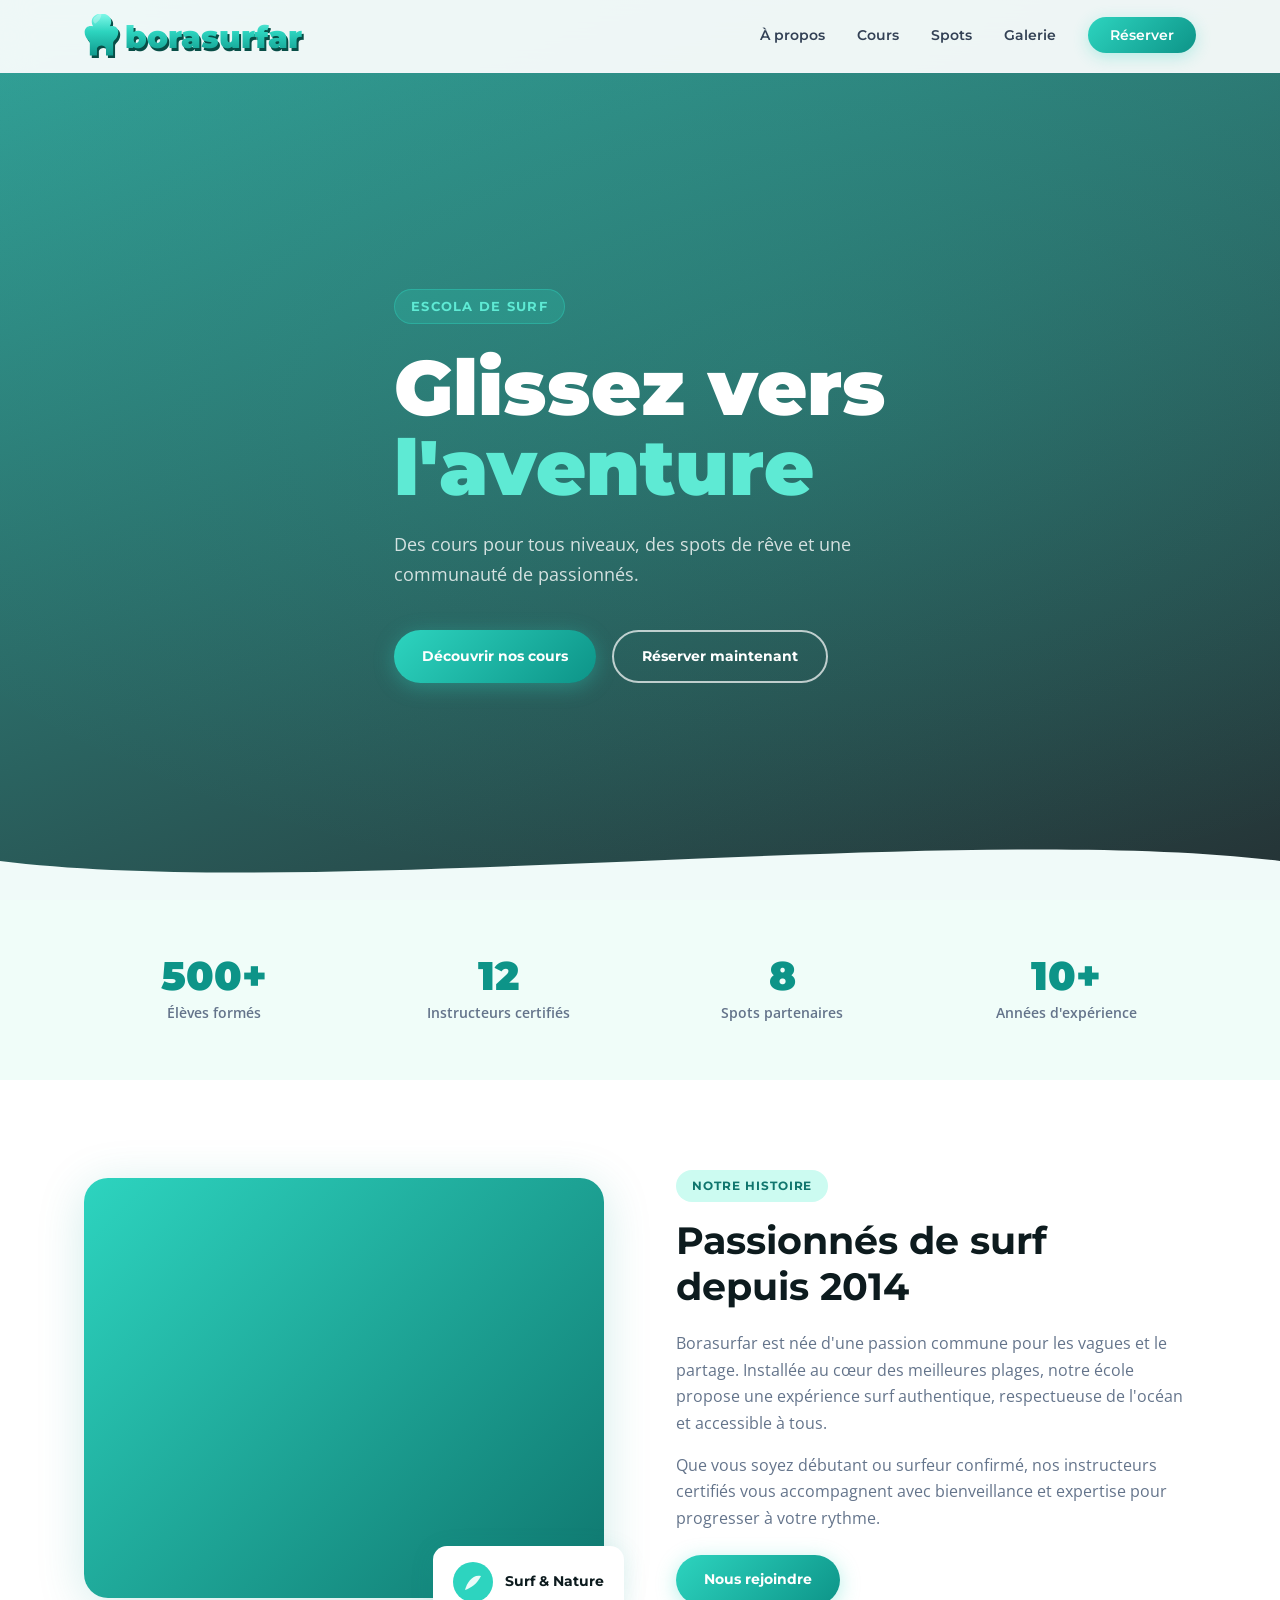
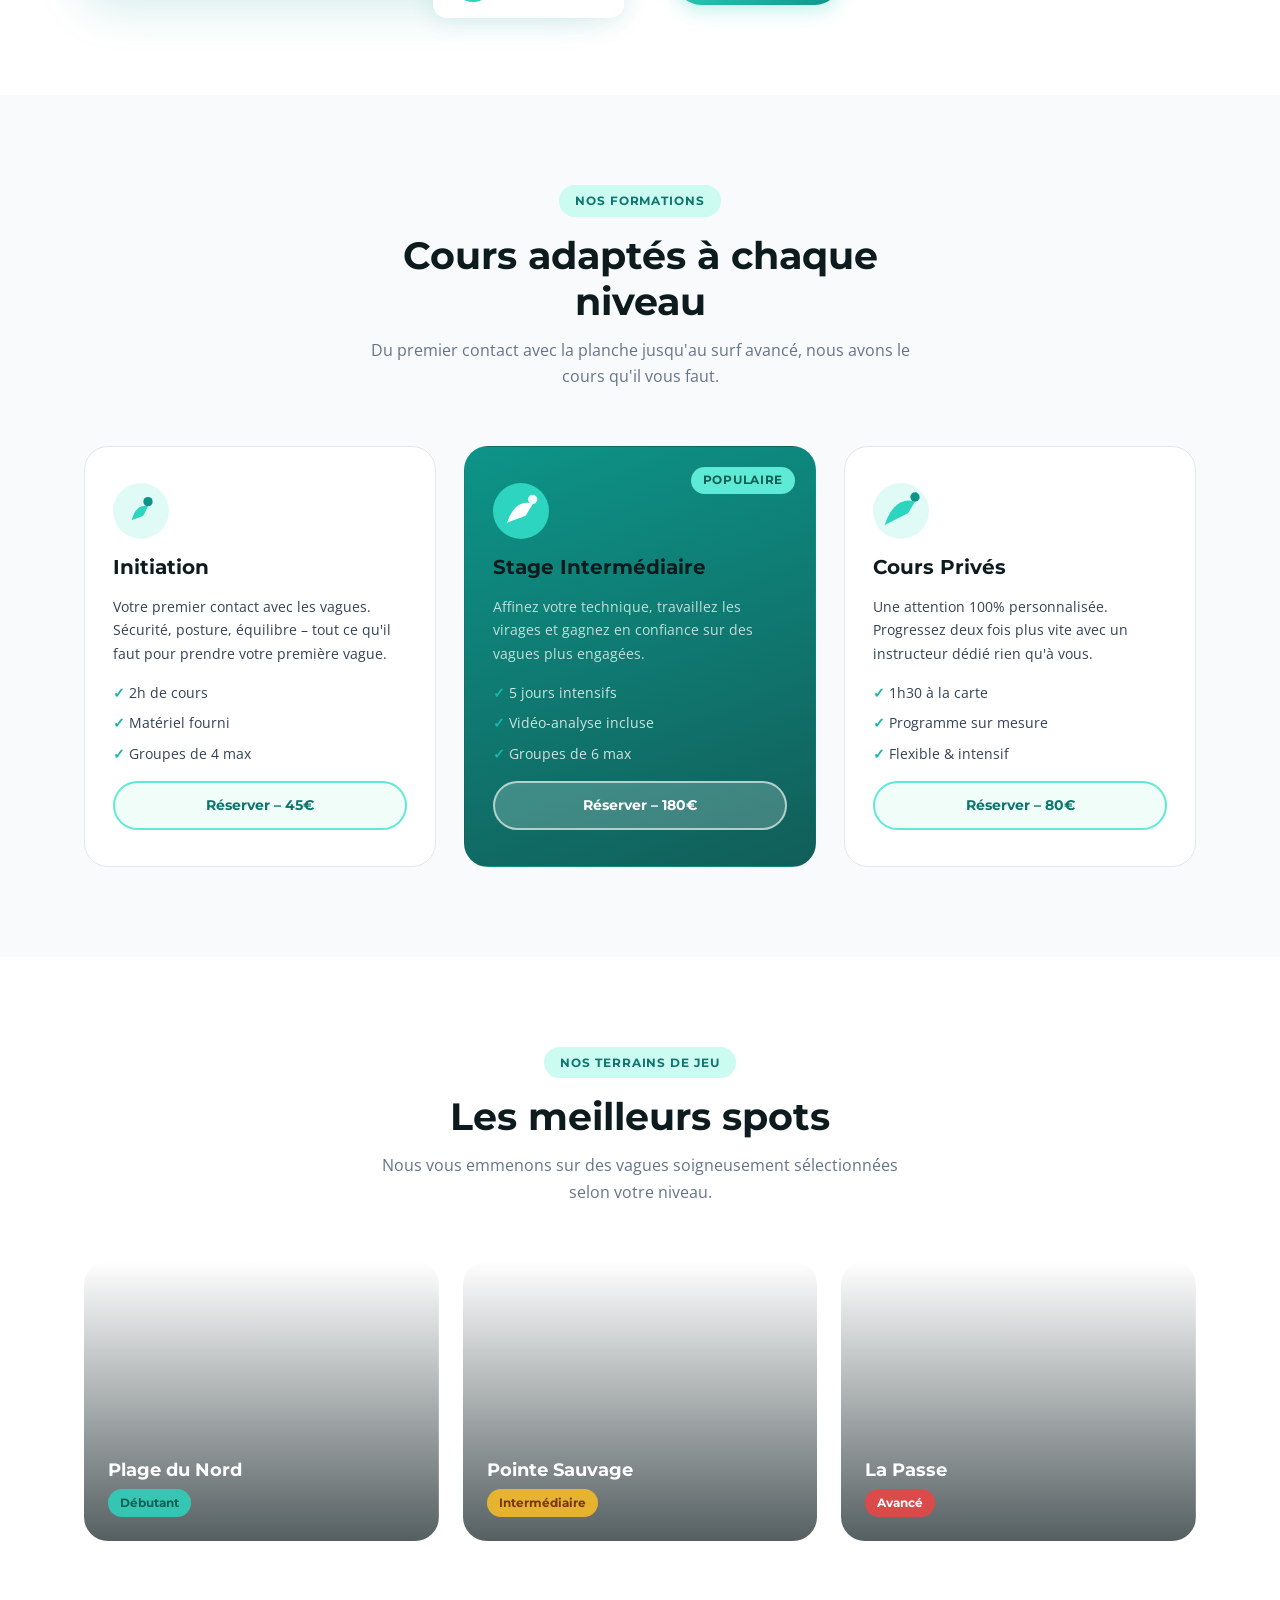
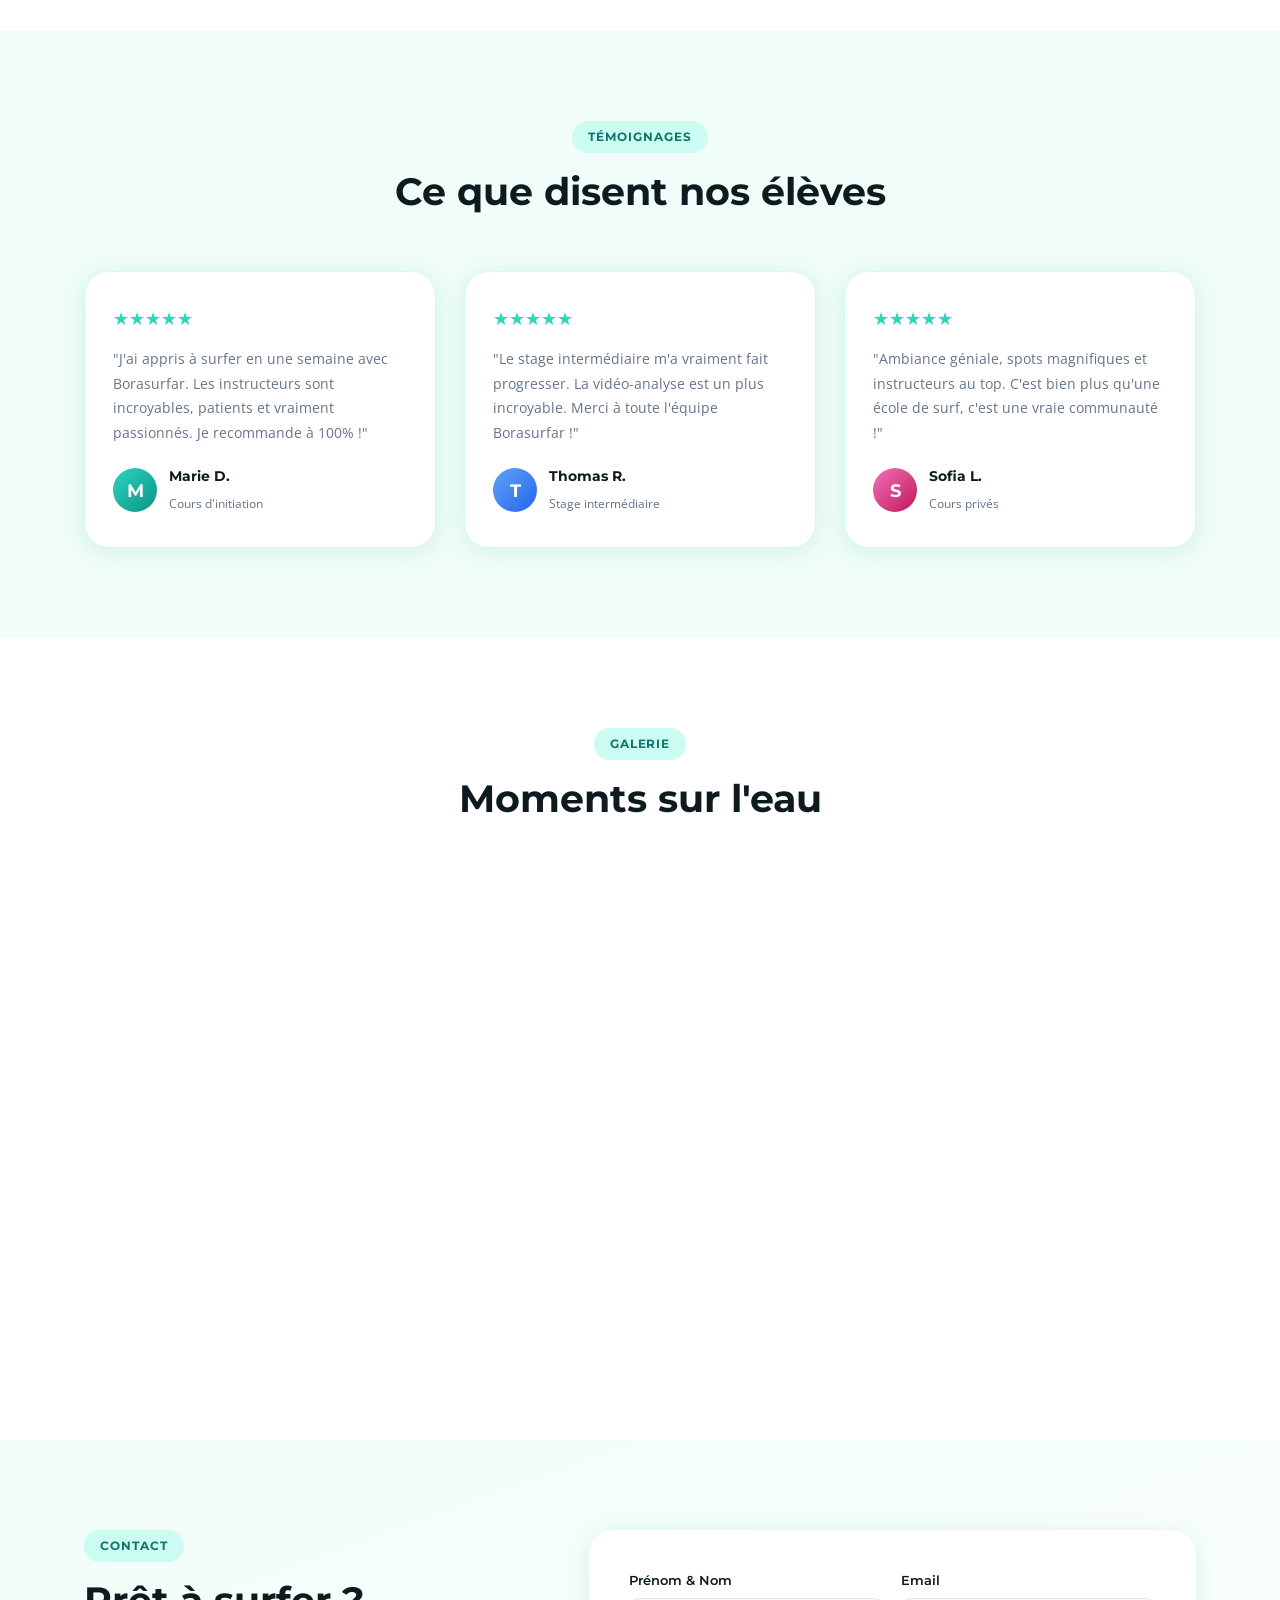
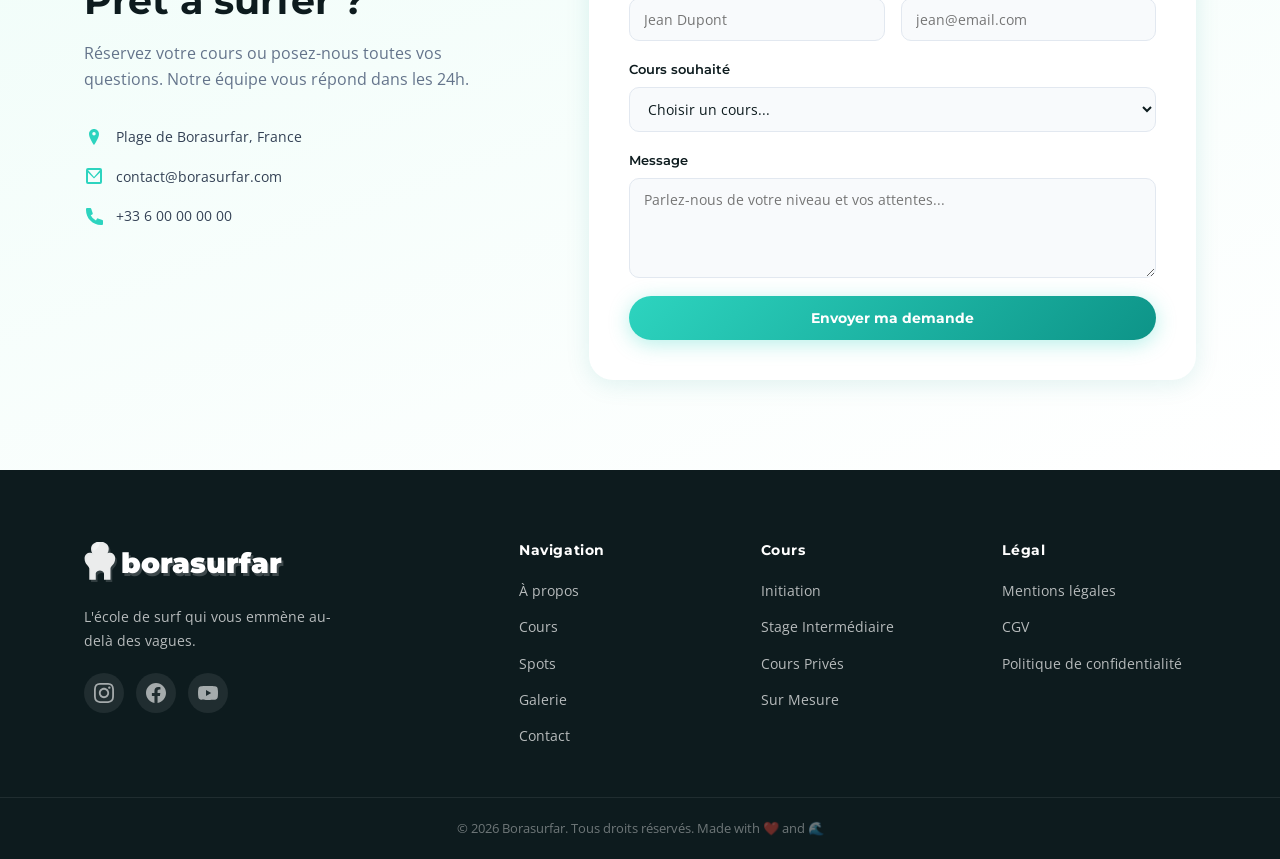
==== commit 599dff50: "Improve meeple SVG logo with accurate path and 3D effect Proper meeple silhouette (head + shoulders " ====
--- a/index.html
+++ b/index.html
@@ -5,7 +5,7 @@
   <meta name="viewport" content="width=device-width, initial-scale=1.0" />
   <title>Borasurfar – Glissez vers l'aventure</title>
   <link rel="stylesheet" href="style.css" />
-  <link href="https://fonts.googleapis.com/css2?family=Montserrat:wght@400;600;700;900&family=Nunito:wght@900&family=Open+Sans:wght@400;600&display=swap" rel="stylesheet" />
+  <link href="https://fonts.googleapis.com/css2?family=Montserrat:wght@400;600;700;900&family=Open+Sans:wght@400;600&display=swap" rel="stylesheet" />
 </head>
 <body>
 
@@ -13,37 +13,27 @@
   <header class="header" id="top">
     <nav class="nav container">
       <a href="#top" class="logo">
-        <svg class="logo-img" viewBox="0 0 300 62" fill="none" xmlns="http://www.w3.org/2000/svg">
+        <svg class="logo-img" viewBox="0 0 390 68" fill="none" xmlns="http://www.w3.org/2000/svg">
           <defs>
-            <linearGradient id="lg-front" x1="0" y1="0" x2="0" y2="1">
-              <stop offset="0%" stop-color="#5eead4"/>
-              <stop offset="55%" stop-color="#2dd4bf"/>
-              <stop offset="100%" stop-color="#14b8a6"/>
+            <linearGradient id="navLG" x1="0" y1="0" x2="0" y2="68" gradientUnits="userSpaceOnUse">
+              <stop offset="0%"   stop-color="#7ef8e8"/>
+              <stop offset="40%"  stop-color="#2dd4bf"/>
+              <stop offset="100%" stop-color="#0d9488"/>
             </linearGradient>
           </defs>
-          <!-- === MEEPLE === -->
-          <!-- depth layer 2 (darkest) -->
-          <g transform="translate(5,6)" fill="#065c50">
-            <circle cx="20" cy="11" r="8.5"/>
-            <path d="M10 22 C4 25 4 32 9 34 C7 40 8 51 12 53 L28 53 C32 51 33 40 31 34 C36 32 36 25 30 22 C27 20 13 20 10 22Z"/>
-          </g>
-          <!-- depth layer 1 -->
-          <g transform="translate(2.5,3)" fill="#0a7a6b">
-            <circle cx="20" cy="11" r="8.5"/>
-            <path d="M10 22 C4 25 4 32 9 34 C7 40 8 51 12 53 L28 53 C32 51 33 40 31 34 C36 32 36 25 30 22 C27 20 13 20 10 22Z"/>
-          </g>
-          <!-- front face -->
-          <g fill="url(#lg-front)">
-            <circle cx="20" cy="11" r="8.5"/>
-            <path d="M10 22 C4 25 4 32 9 34 C7 40 8 51 12 53 L28 53 C32 51 33 40 31 34 C36 32 36 25 30 22 C27 20 13 20 10 22Z"/>
-          </g>
-          <!-- === TEXT === -->
-          <!-- depth layer 2 (darkest) -->
-          <text x="48" y="48" font-family="Nunito,Arial Rounded MT Bold,sans-serif" font-weight="900" font-size="35" fill="#065c50" transform="translate(5,6)">borasurfar</text>
-          <!-- depth layer 1 -->
-          <text x="48" y="48" font-family="Nunito,Arial Rounded MT Bold,sans-serif" font-weight="900" font-size="35" fill="#0a7a6b" transform="translate(2.5,3)">borasurfar</text>
-          <!-- front face -->
-          <text x="48" y="48" font-family="Nunito,Arial Rounded MT Bold,sans-serif" font-weight="900" font-size="35" fill="url(#lg-front)">borasurfar</text>
+          <!-- Meeple 3D extrusion (dark shadow offset bottom-right) -->
+          <path transform="translate(3,4)"
+            d="M9,64 L9,45 C9,41 1,38 1,28 C1,20 8,17 14,19 C11,14 11,7 16,3 C20,0 24,-1 27,-1 C30,-1 34,0 38,3 C43,7 43,14 40,19 C46,17 53,20 53,28 C53,38 45,41 45,45 L45,64 L34,64 L34,53 C32,47 22,47 20,53 L20,64 Z"
+            fill="#084e47"/>
+          <!-- Meeple main fill -->
+          <path d="M9,64 L9,45 C9,41 1,38 1,28 C1,20 8,17 14,19 C11,14 11,7 16,3 C20,0 24,-1 27,-1 C30,-1 34,0 38,3 C43,7 43,14 40,19 C46,17 53,20 53,28 C53,38 45,41 45,45 L45,64 L34,64 L34,53 C32,47 22,47 20,53 L20,64 Z"
+            fill="url(#navLG)"/>
+          <!-- Gloss highlight on head -->
+          <path d="M18,4 C21,1 24,-1 27,-1 C27,7 22,12 17,15 C13,12 13,7 18,4 Z" fill="rgba(255,255,255,0.3)"/>
+          <!-- Text 3D extrusion -->
+          <text x="66" y="57" font-family="'Montserrat',Arial,sans-serif" font-weight="900" font-size="48" fill="#084e47">borasurfar</text>
+          <!-- Text main -->
+          <text x="63" y="53" font-family="'Montserrat',Arial,sans-serif" font-weight="900" font-size="48" fill="url(#navLG)">borasurfar</text>
         </svg>
       </a>
       <ul class="nav-links">
@@ -337,30 +327,15 @@
   <footer class="footer">
     <div class="container footer-grid">
       <div class="footer-brand">
-        <svg class="footer-logo" viewBox="0 0 300 62" fill="none" xmlns="http://www.w3.org/2000/svg">
-          <!-- === MEEPLE === -->
-          <!-- depth layer 2 -->
-          <g transform="translate(5,6)" fill="rgba(0,0,0,.35)">
-            <circle cx="20" cy="11" r="8.5"/>
-            <path d="M10 22 C4 25 4 32 9 34 C7 40 8 51 12 53 L28 53 C32 51 33 40 31 34 C36 32 36 25 30 22 C27 20 13 20 10 22Z"/>
-          </g>
-          <!-- depth layer 1 -->
-          <g transform="translate(2.5,3)" fill="rgba(0,0,0,.2)">
-            <circle cx="20" cy="11" r="8.5"/>
-            <path d="M10 22 C4 25 4 32 9 34 C7 40 8 51 12 53 L28 53 C32 51 33 40 31 34 C36 32 36 25 30 22 C27 20 13 20 10 22Z"/>
-          </g>
-          <!-- front face -->
-          <g fill="rgba(255,255,255,.92)">
-            <circle cx="20" cy="11" r="8.5"/>
-            <path d="M10 22 C4 25 4 32 9 34 C7 40 8 51 12 53 L28 53 C32 51 33 40 31 34 C36 32 36 25 30 22 C27 20 13 20 10 22Z"/>
-          </g>
-          <!-- === TEXT === -->
-          <!-- depth layer 2 -->
-          <text x="48" y="48" font-family="Nunito,Arial Rounded MT Bold,sans-serif" font-weight="900" font-size="35" fill="rgba(0,0,0,.35)" transform="translate(5,6)">borasurfar</text>
-          <!-- depth layer 1 -->
-          <text x="48" y="48" font-family="Nunito,Arial Rounded MT Bold,sans-serif" font-weight="900" font-size="35" fill="rgba(0,0,0,.2)" transform="translate(2.5,3)">borasurfar</text>
-          <!-- front face -->
-          <text x="48" y="48" font-family="Nunito,Arial Rounded MT Bold,sans-serif" font-weight="900" font-size="35" fill="white">borasurfar</text>
+        <svg class="footer-logo" viewBox="0 0 390 68" fill="none" xmlns="http://www.w3.org/2000/svg">
+          <path transform="translate(3,4)"
+            d="M9,64 L9,45 C9,41 1,38 1,28 C1,20 8,17 14,19 C11,14 11,7 16,3 C20,0 24,-1 27,-1 C30,-1 34,0 38,3 C43,7 43,14 40,19 C46,17 53,20 53,28 C53,38 45,41 45,45 L45,64 L34,64 L34,53 C32,47 22,47 20,53 L20,64 Z"
+            fill="rgba(255,255,255,0.15)"/>
+          <path d="M9,64 L9,45 C9,41 1,38 1,28 C1,20 8,17 14,19 C11,14 11,7 16,3 C20,0 24,-1 27,-1 C30,-1 34,0 38,3 C43,7 43,14 40,19 C46,17 53,20 53,28 C53,38 45,41 45,45 L45,64 L34,64 L34,53 C32,47 22,47 20,53 L20,64 Z"
+            fill="rgba(255,255,255,0.9)"/>
+          <path d="M18,4 C21,1 24,-1 27,-1 C27,7 22,12 17,15 C13,12 13,7 18,4 Z" fill="rgba(255,255,255,0.4)"/>
+          <text x="66" y="57" font-family="'Montserrat',Arial,sans-serif" font-weight="900" font-size="48" fill="rgba(255,255,255,0.2)">borasurfar</text>
+          <text x="63" y="53" font-family="'Montserrat',Arial,sans-serif" font-weight="900" font-size="48" fill="white">borasurfar</text>
         </svg>
         <p>L'école de surf qui vous emmène au-delà des vagues.</p>
         <div class="social-links">
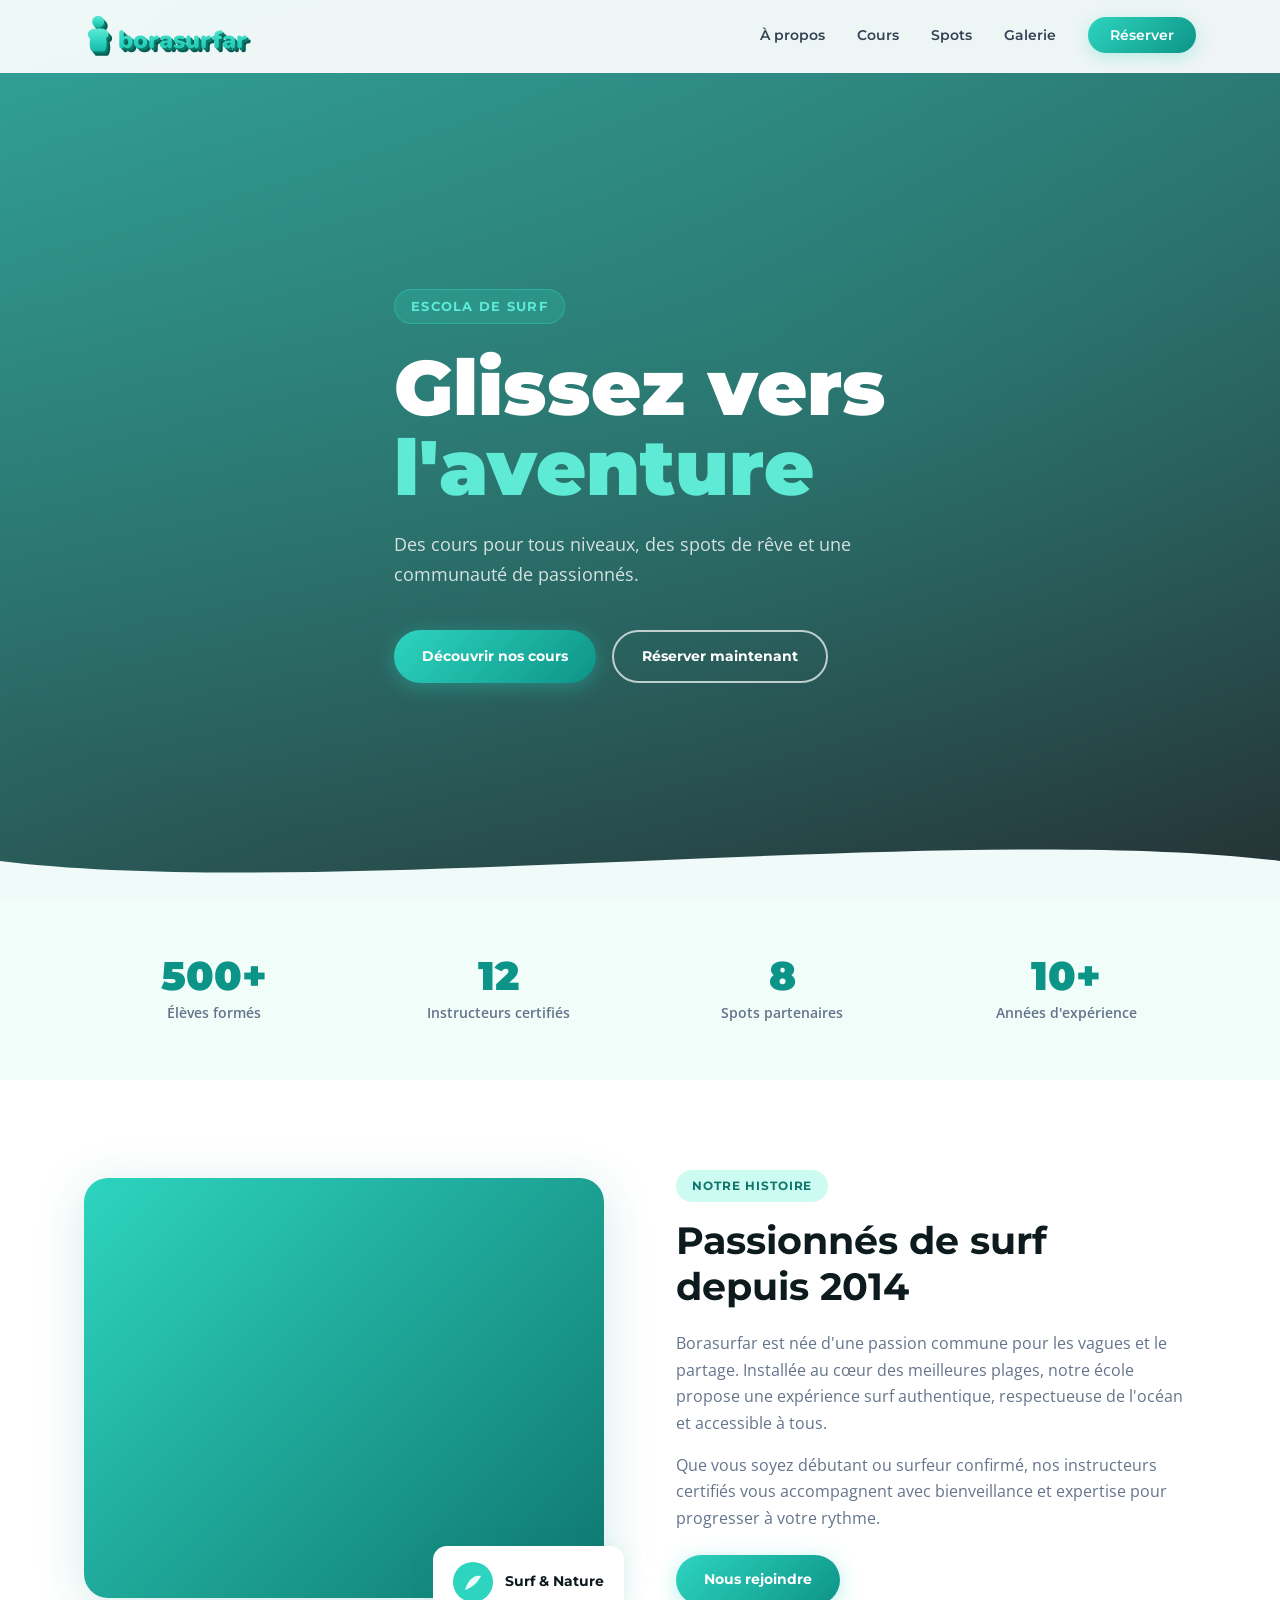
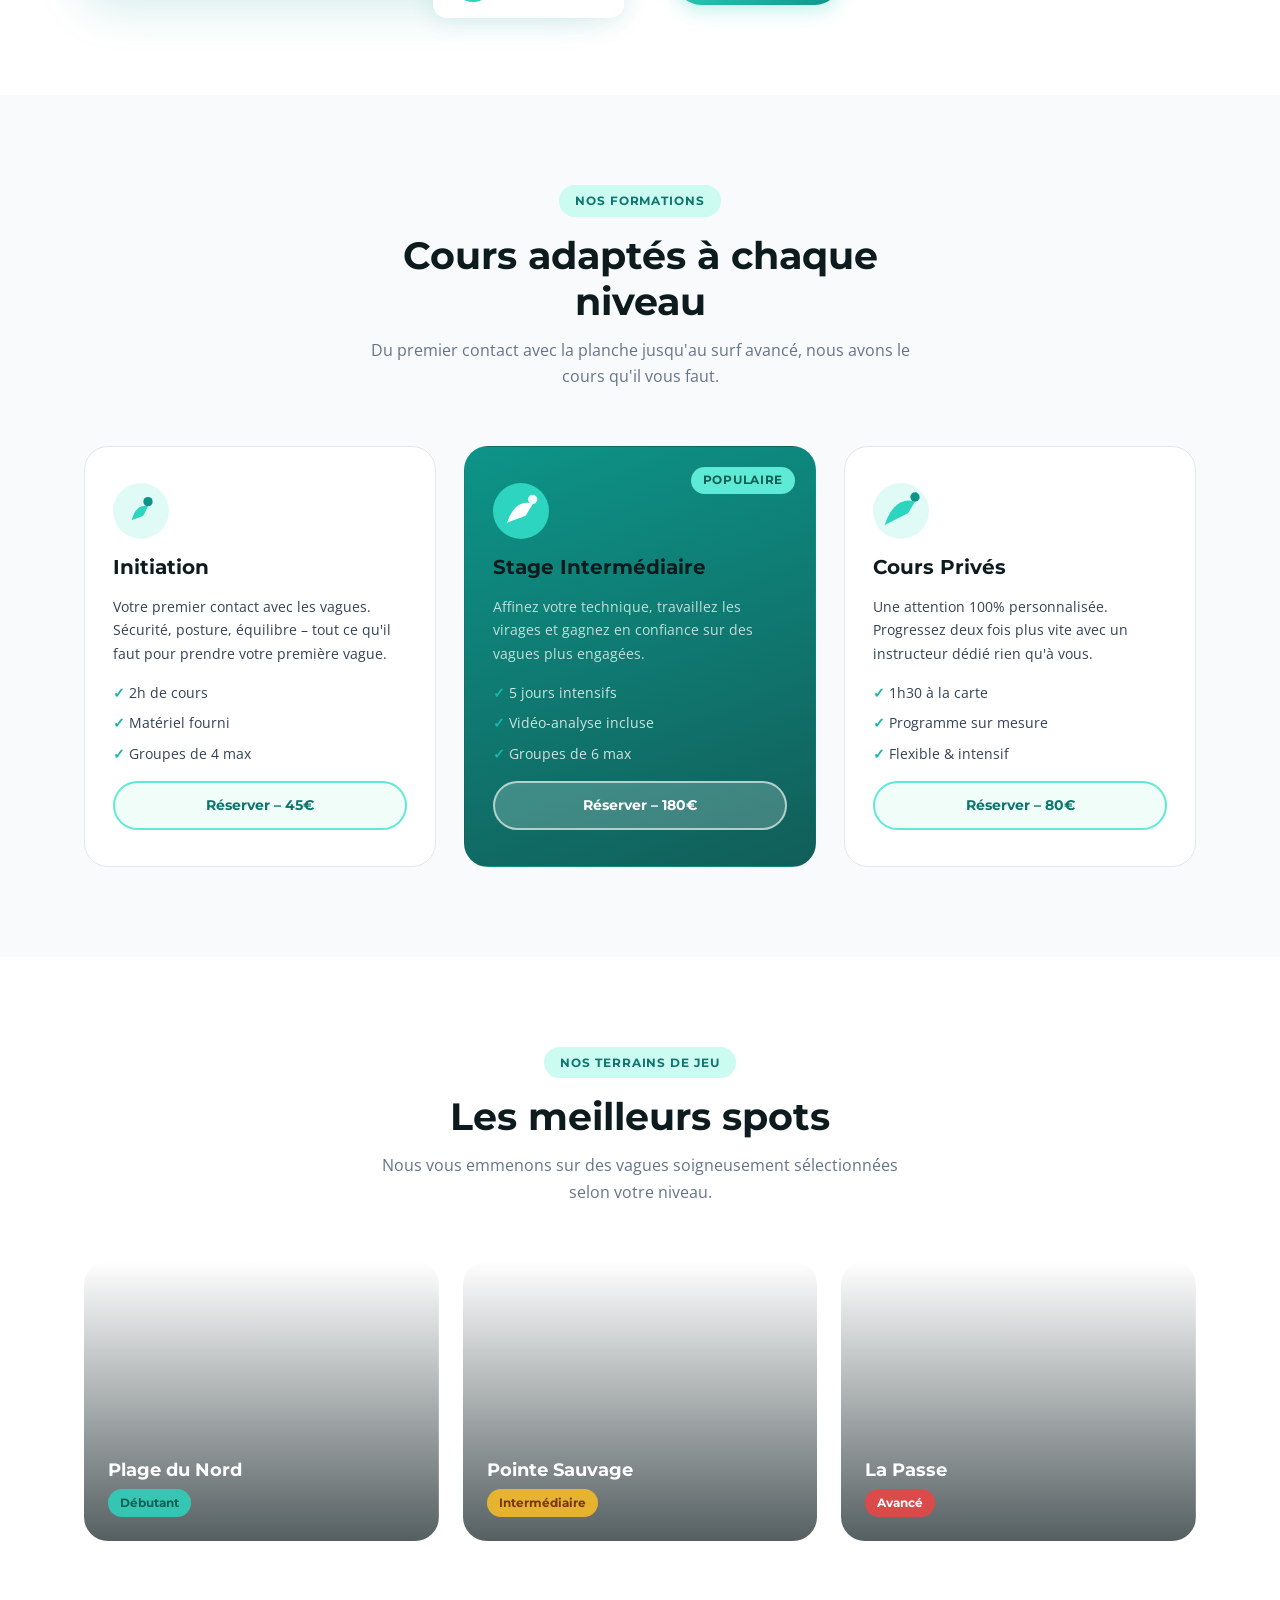
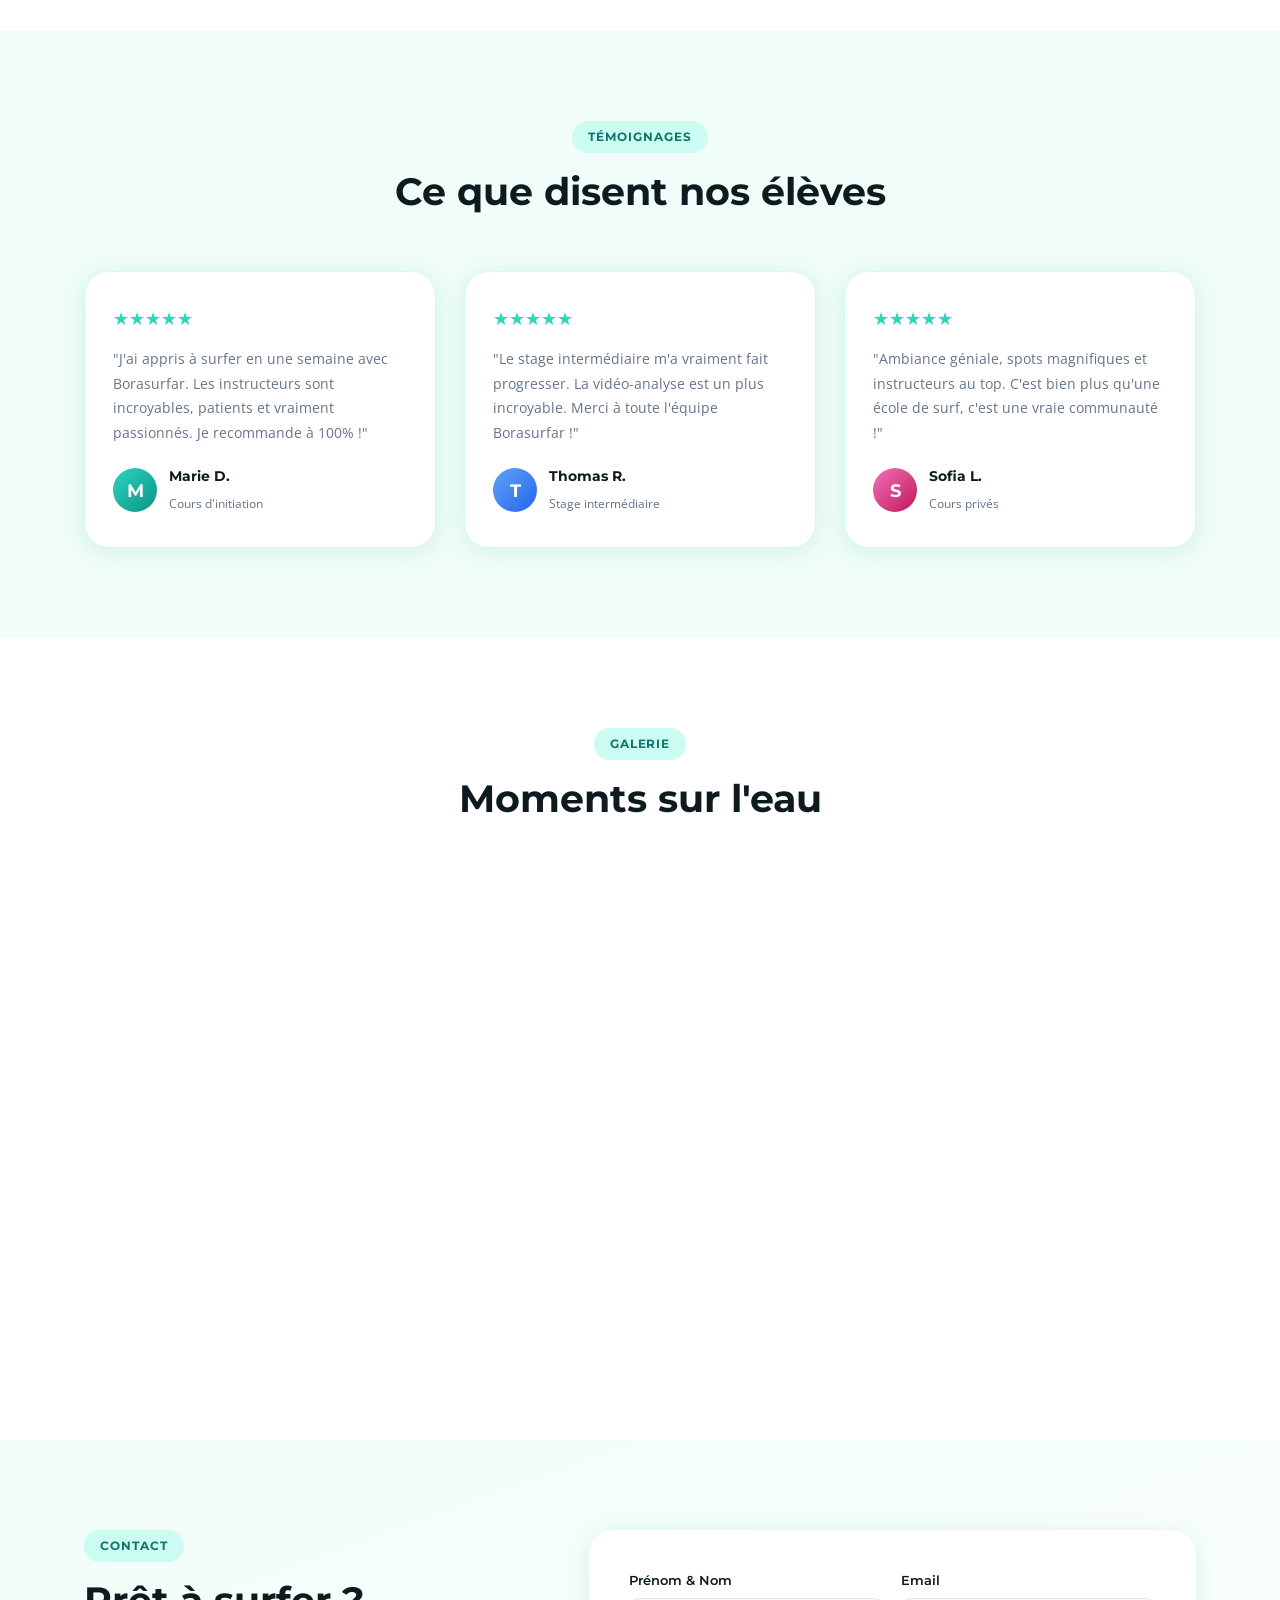
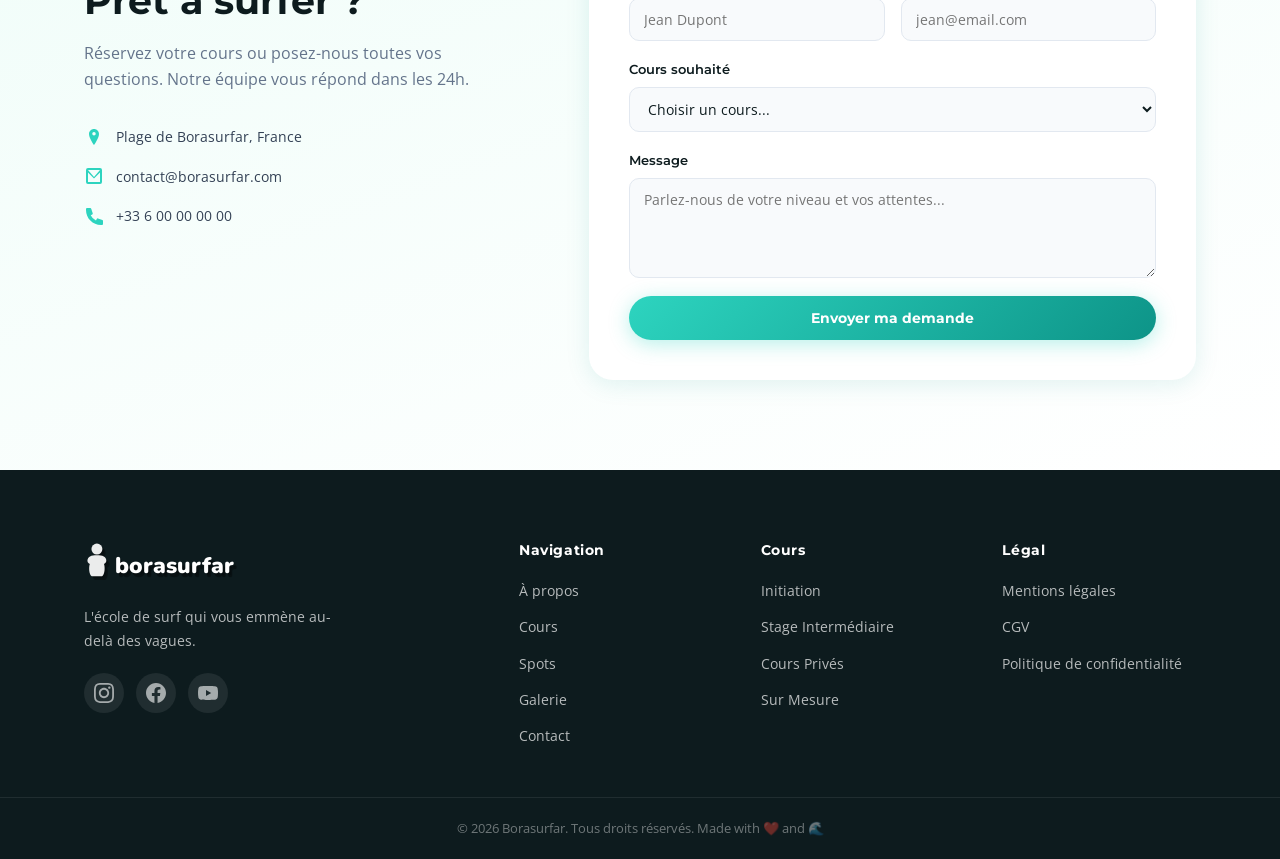
==== commit 0e03f0d1: "Merge pull request #2 from nolanmahestbrieuc-cell/claude/redesign-logo-9oJJP Refaire le logo à l'ide" ====
--- a/index.html
+++ b/index.html
@@ -5,7 +5,7 @@
   <meta name="viewport" content="width=device-width, initial-scale=1.0" />
   <title>Borasurfar – Glissez vers l'aventure</title>
   <link rel="stylesheet" href="style.css" />
-  <link href="https://fonts.googleapis.com/css2?family=Montserrat:wght@400;600;700;900&family=Open+Sans:wght@400;600&display=swap" rel="stylesheet" />
+  <link href="https://fonts.googleapis.com/css2?family=Montserrat:wght@400;600;700;900&family=Nunito:wght@900&family=Open+Sans:wght@400;600&display=swap" rel="stylesheet" />
 </head>
 <body>
 
@@ -13,27 +13,37 @@
   <header class="header" id="top">
     <nav class="nav container">
       <a href="#top" class="logo">
-        <svg class="logo-img" viewBox="0 0 390 68" fill="none" xmlns="http://www.w3.org/2000/svg">
+        <svg class="logo-img" viewBox="0 0 300 62" fill="none" xmlns="http://www.w3.org/2000/svg">
           <defs>
-            <linearGradient id="navLG" x1="0" y1="0" x2="0" y2="68" gradientUnits="userSpaceOnUse">
-              <stop offset="0%"   stop-color="#7ef8e8"/>
-              <stop offset="40%"  stop-color="#2dd4bf"/>
-              <stop offset="100%" stop-color="#0d9488"/>
+            <linearGradient id="lg-front" x1="0" y1="0" x2="0" y2="1">
+              <stop offset="0%" stop-color="#5eead4"/>
+              <stop offset="55%" stop-color="#2dd4bf"/>
+              <stop offset="100%" stop-color="#14b8a6"/>
             </linearGradient>
           </defs>
-          <!-- Meeple 3D extrusion (dark shadow offset bottom-right) -->
-          <path transform="translate(3,4)"
-            d="M9,64 L9,45 C9,41 1,38 1,28 C1,20 8,17 14,19 C11,14 11,7 16,3 C20,0 24,-1 27,-1 C30,-1 34,0 38,3 C43,7 43,14 40,19 C46,17 53,20 53,28 C53,38 45,41 45,45 L45,64 L34,64 L34,53 C32,47 22,47 20,53 L20,64 Z"
-            fill="#084e47"/>
-          <!-- Meeple main fill -->
-          <path d="M9,64 L9,45 C9,41 1,38 1,28 C1,20 8,17 14,19 C11,14 11,7 16,3 C20,0 24,-1 27,-1 C30,-1 34,0 38,3 C43,7 43,14 40,19 C46,17 53,20 53,28 C53,38 45,41 45,45 L45,64 L34,64 L34,53 C32,47 22,47 20,53 L20,64 Z"
-            fill="url(#navLG)"/>
-          <!-- Gloss highlight on head -->
-          <path d="M18,4 C21,1 24,-1 27,-1 C27,7 22,12 17,15 C13,12 13,7 18,4 Z" fill="rgba(255,255,255,0.3)"/>
-          <!-- Text 3D extrusion -->
-          <text x="66" y="57" font-family="'Montserrat',Arial,sans-serif" font-weight="900" font-size="48" fill="#084e47">borasurfar</text>
-          <!-- Text main -->
-          <text x="63" y="53" font-family="'Montserrat',Arial,sans-serif" font-weight="900" font-size="48" fill="url(#navLG)">borasurfar</text>
+          <!-- === MEEPLE === -->
+          <!-- depth layer 2 (darkest) -->
+          <g transform="translate(5,6)" fill="#065c50">
+            <circle cx="20" cy="11" r="8.5"/>
+            <path d="M10 22 C4 25 4 32 9 34 C7 40 8 51 12 53 L28 53 C32 51 33 40 31 34 C36 32 36 25 30 22 C27 20 13 20 10 22Z"/>
+          </g>
+          <!-- depth layer 1 -->
+          <g transform="translate(2.5,3)" fill="#0a7a6b">
+            <circle cx="20" cy="11" r="8.5"/>
+            <path d="M10 22 C4 25 4 32 9 34 C7 40 8 51 12 53 L28 53 C32 51 33 40 31 34 C36 32 36 25 30 22 C27 20 13 20 10 22Z"/>
+          </g>
+          <!-- front face -->
+          <g fill="url(#lg-front)">
+            <circle cx="20" cy="11" r="8.5"/>
+            <path d="M10 22 C4 25 4 32 9 34 C7 40 8 51 12 53 L28 53 C32 51 33 40 31 34 C36 32 36 25 30 22 C27 20 13 20 10 22Z"/>
+          </g>
+          <!-- === TEXT === -->
+          <!-- depth layer 2 (darkest) -->
+          <text x="48" y="48" font-family="Nunito,Arial Rounded MT Bold,sans-serif" font-weight="900" font-size="35" fill="#065c50" transform="translate(5,6)">borasurfar</text>
+          <!-- depth layer 1 -->
+          <text x="48" y="48" font-family="Nunito,Arial Rounded MT Bold,sans-serif" font-weight="900" font-size="35" fill="#0a7a6b" transform="translate(2.5,3)">borasurfar</text>
+          <!-- front face -->
+          <text x="48" y="48" font-family="Nunito,Arial Rounded MT Bold,sans-serif" font-weight="900" font-size="35" fill="url(#lg-front)">borasurfar</text>
         </svg>
       </a>
       <ul class="nav-links">
@@ -327,15 +337,30 @@
   <footer class="footer">
     <div class="container footer-grid">
       <div class="footer-brand">
-        <svg class="footer-logo" viewBox="0 0 390 68" fill="none" xmlns="http://www.w3.org/2000/svg">
-          <path transform="translate(3,4)"
-            d="M9,64 L9,45 C9,41 1,38 1,28 C1,20 8,17 14,19 C11,14 11,7 16,3 C20,0 24,-1 27,-1 C30,-1 34,0 38,3 C43,7 43,14 40,19 C46,17 53,20 53,28 C53,38 45,41 45,45 L45,64 L34,64 L34,53 C32,47 22,47 20,53 L20,64 Z"
-            fill="rgba(255,255,255,0.15)"/>
-          <path d="M9,64 L9,45 C9,41 1,38 1,28 C1,20 8,17 14,19 C11,14 11,7 16,3 C20,0 24,-1 27,-1 C30,-1 34,0 38,3 C43,7 43,14 40,19 C46,17 53,20 53,28 C53,38 45,41 45,45 L45,64 L34,64 L34,53 C32,47 22,47 20,53 L20,64 Z"
-            fill="rgba(255,255,255,0.9)"/>
-          <path d="M18,4 C21,1 24,-1 27,-1 C27,7 22,12 17,15 C13,12 13,7 18,4 Z" fill="rgba(255,255,255,0.4)"/>
-          <text x="66" y="57" font-family="'Montserrat',Arial,sans-serif" font-weight="900" font-size="48" fill="rgba(255,255,255,0.2)">borasurfar</text>
-          <text x="63" y="53" font-family="'Montserrat',Arial,sans-serif" font-weight="900" font-size="48" fill="white">borasurfar</text>
+        <svg class="footer-logo" viewBox="0 0 300 62" fill="none" xmlns="http://www.w3.org/2000/svg">
+          <!-- === MEEPLE === -->
+          <!-- depth layer 2 -->
+          <g transform="translate(5,6)" fill="rgba(0,0,0,.35)">
+            <circle cx="20" cy="11" r="8.5"/>
+            <path d="M10 22 C4 25 4 32 9 34 C7 40 8 51 12 53 L28 53 C32 51 33 40 31 34 C36 32 36 25 30 22 C27 20 13 20 10 22Z"/>
+          </g>
+          <!-- depth layer 1 -->
+          <g transform="translate(2.5,3)" fill="rgba(0,0,0,.2)">
+            <circle cx="20" cy="11" r="8.5"/>
+            <path d="M10 22 C4 25 4 32 9 34 C7 40 8 51 12 53 L28 53 C32 51 33 40 31 34 C36 32 36 25 30 22 C27 20 13 20 10 22Z"/>
+          </g>
+          <!-- front face -->
+          <g fill="rgba(255,255,255,.92)">
+            <circle cx="20" cy="11" r="8.5"/>
+            <path d="M10 22 C4 25 4 32 9 34 C7 40 8 51 12 53 L28 53 C32 51 33 40 31 34 C36 32 36 25 30 22 C27 20 13 20 10 22Z"/>
+          </g>
+          <!-- === TEXT === -->
+          <!-- depth layer 2 -->
+          <text x="48" y="48" font-family="Nunito,Arial Rounded MT Bold,sans-serif" font-weight="900" font-size="35" fill="rgba(0,0,0,.35)" transform="translate(5,6)">borasurfar</text>
+          <!-- depth layer 1 -->
+          <text x="48" y="48" font-family="Nunito,Arial Rounded MT Bold,sans-serif" font-weight="900" font-size="35" fill="rgba(0,0,0,.2)" transform="translate(2.5,3)">borasurfar</text>
+          <!-- front face -->
+          <text x="48" y="48" font-family="Nunito,Arial Rounded MT Bold,sans-serif" font-weight="900" font-size="35" fill="white">borasurfar</text>
         </svg>
         <p>L'école de surf qui vous emmène au-delà des vagues.</p>
         <div class="social-links">
